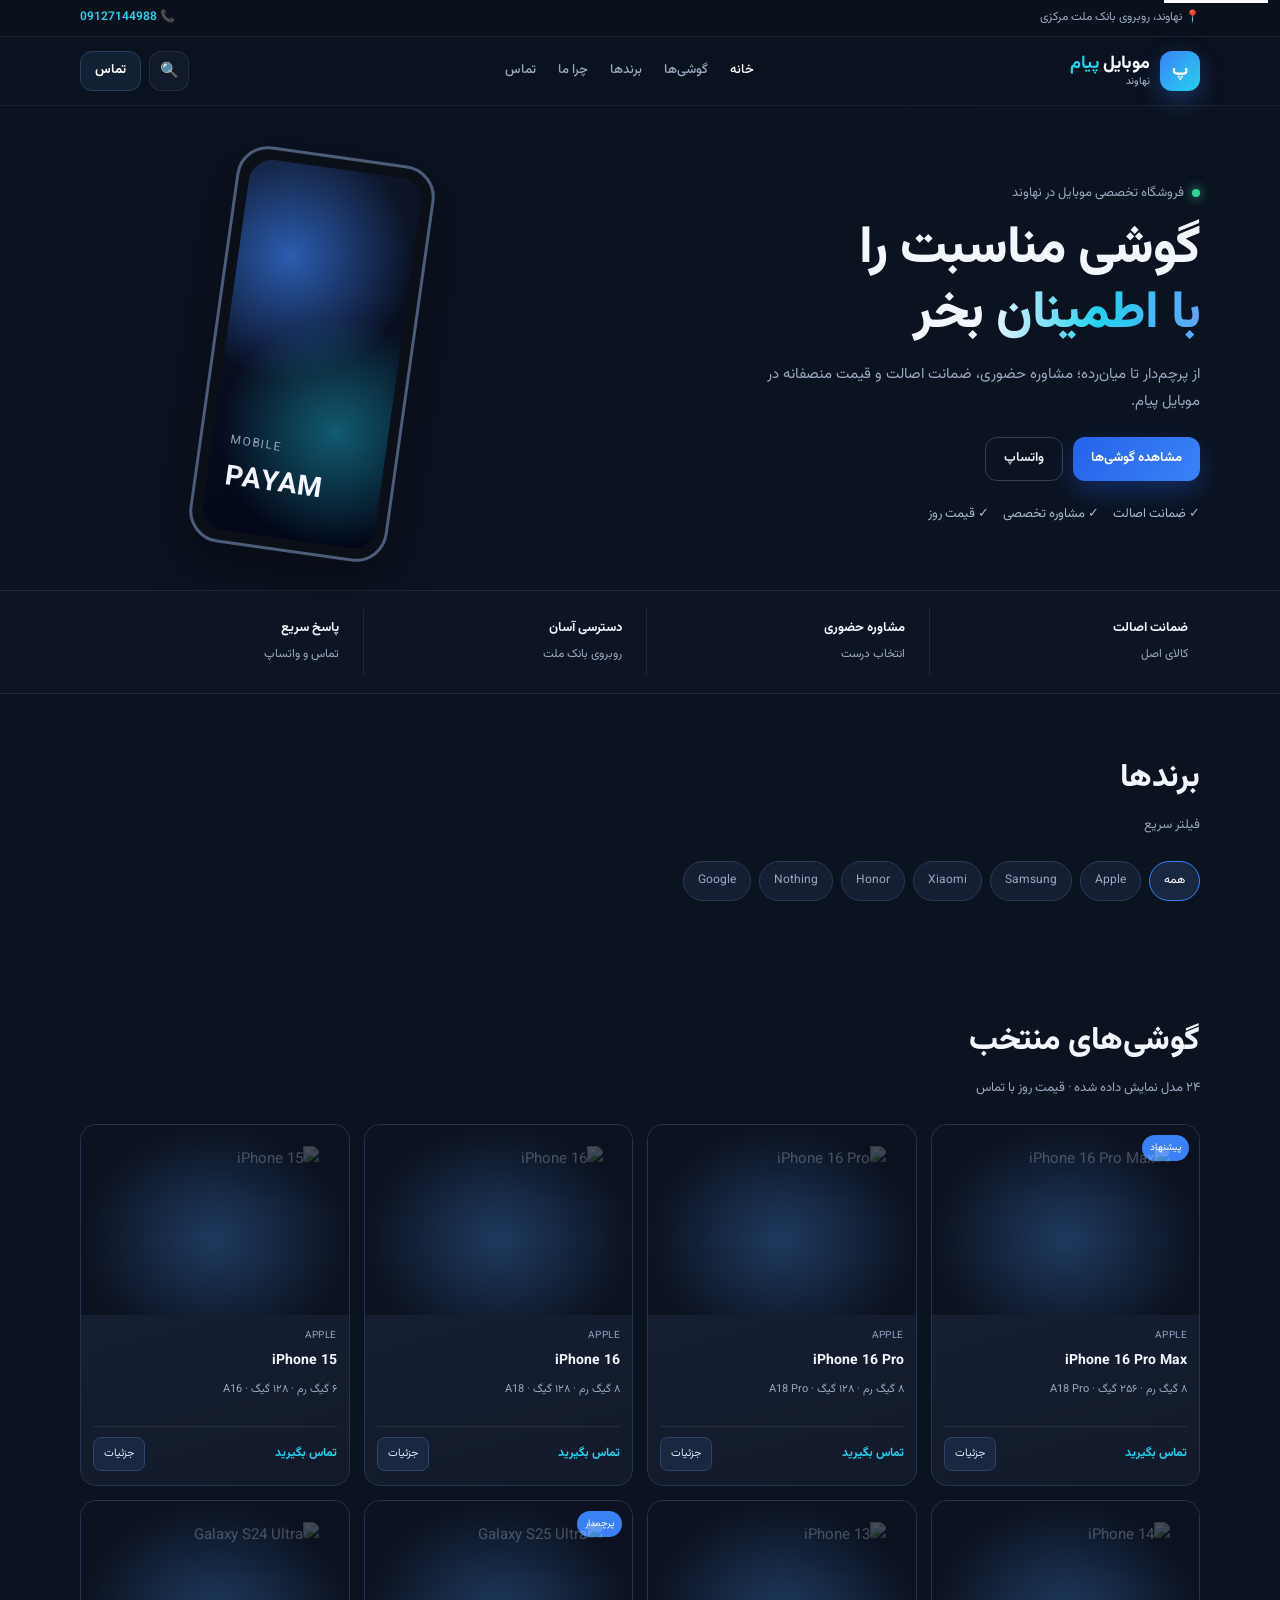
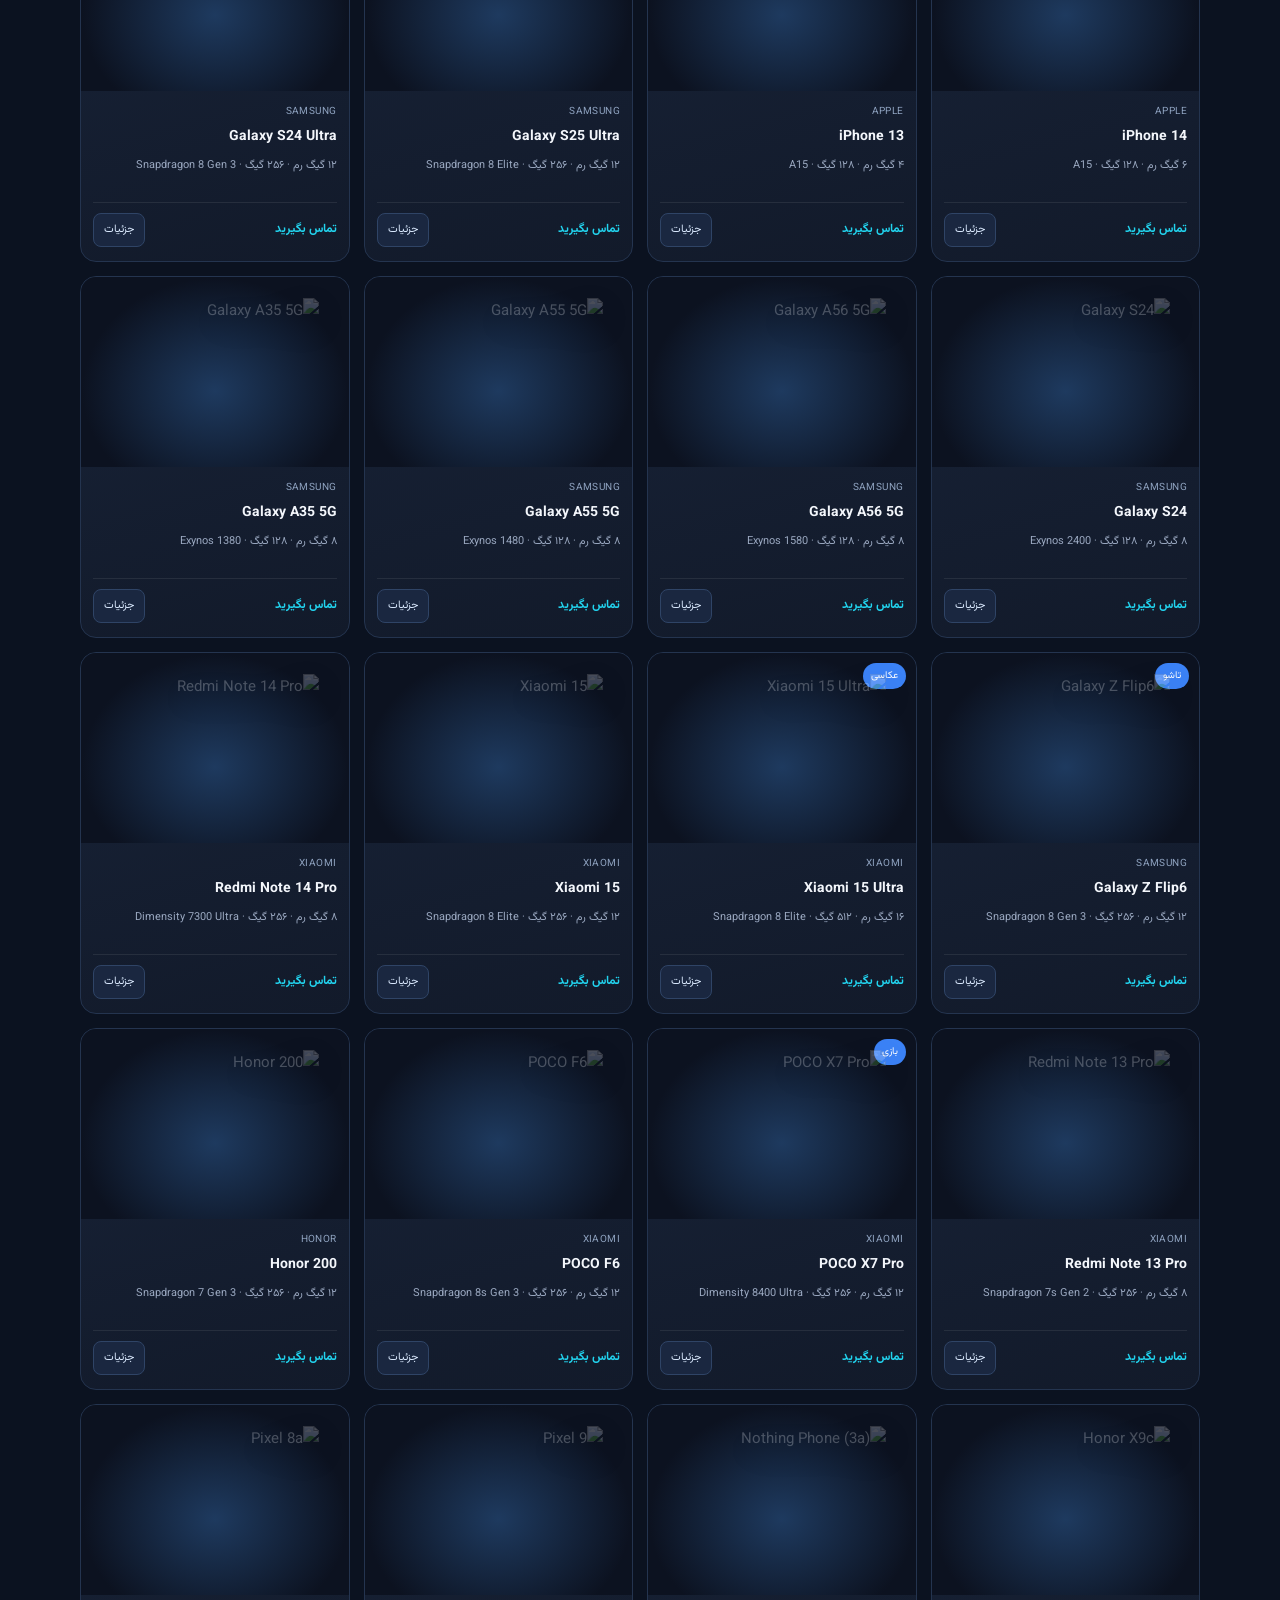
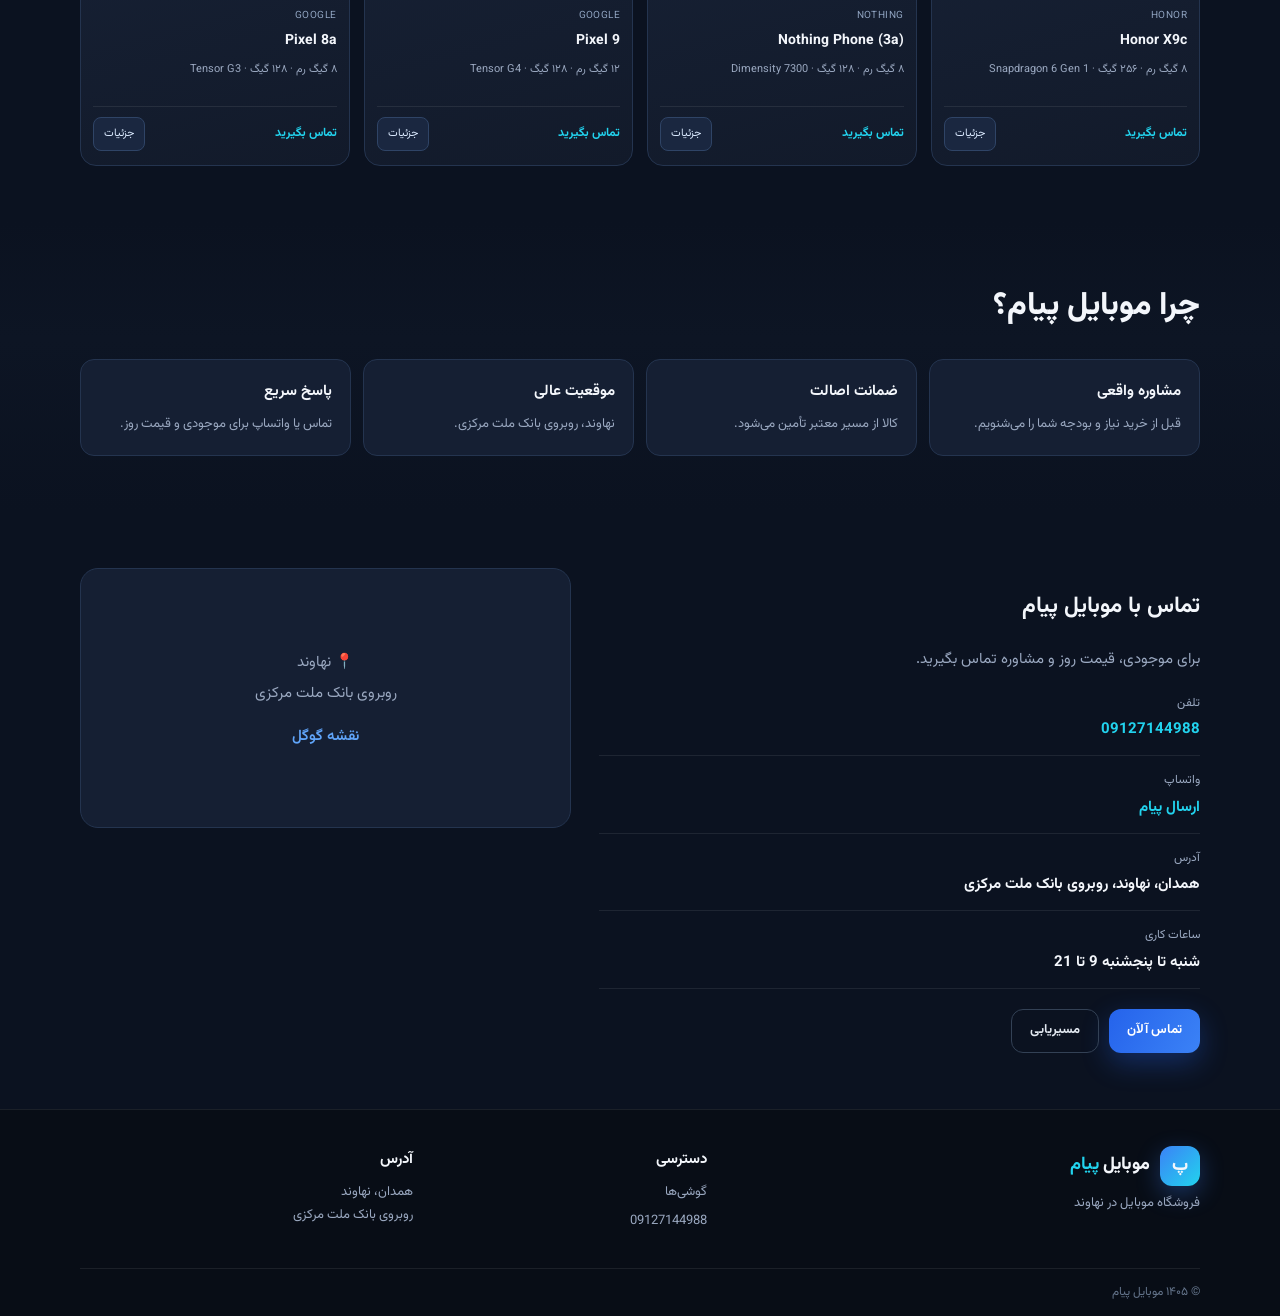
==== index.html @ 14b9cd02 "Add complete index.html homepage for موبایل پیام" ====
<!DOCTYPE html>
<html lang="fa" dir="rtl">
<head>
  <meta charset="UTF-8">
  <meta name="viewport" content="width=device-width, initial-scale=1, viewport-fit=cover">
  <meta name="theme-color" content="#0b1220">
  <title>موبایل پیام | فروشگاه موبایل نهاوند همدان</title>
  <meta name="description" content="موبایل پیام در نهاوند، روبروی بانک ملت مرکزی. خرید گوشی اپل، سامسونگ، شیائومی با ضمانت اصالت. تماس: 09127144988">
  <meta name="robots" content="index,follow">
  <link rel="canonical" href="https://pouyahami.github.io/payam-mobile/">
  <meta property="og:title" content="موبایل پیام | فروشگاه موبایل نهاوند">
  <meta property="og:description" content="فروش گوشی با ضمانت اصالت در نهاوند. مشاوره حضوری و قیمت مناسب.">
  <meta property="og:locale" content="fa_IR">
  <link rel="preconnect" href="https://fonts.googleapis.com">
  <link rel="preconnect" href="https://fonts.gstatic.com" crossorigin>
  <link href="https://fonts.googleapis.com/css2?family=Vazirmatn:wght@400;500;600;700;800&display=swap" rel="stylesheet">
  <link rel="stylesheet" href="css/style.css">
  <script type="application/ld+json">
  {"@context":"https://schema.org","@type":"MobilePhoneStore","name":"موبایل پیام","telephone":"+989127144988","address":{"@type":"PostalAddress","streetAddress":"روبروی بانک ملت مرکزی","addressLocality":"نهاوند","addressRegion":"همدان","addressCountry":"IR"},"url":"https://pouyahami.github.io/payam-mobile/"}
  </script>
</head>
<body>
  <a class="skip" href="#main">رفتن به محتوا</a>
  <div class="topbar"><div class="container topbar-inner"><span>📍 نهاوند، روبروی بانک ملت مرکزی</span><a href="tel:09127144988">📞 09127144988</a></div></div>
  <header class="header" id="header">
    <div class="container header-inner">
      <a class="logo" href="./"><span class="logo-mark">پ</span><span class="logo-text">موبایل <b>پیام</b><small>نهاوند</small></span></a>
      <nav class="nav" id="nav">
        <a href="#home" class="active">خانه</a>
        <a href="#products">گوشی‌ها</a>
        <a href="#brands">برندها</a>
        <a href="#why">چرا ما</a>
        <a href="#contact">تماس</a>
      </nav>
      <div class="header-actions">
        <button class="icon-btn" id="searchBtn" aria-label="جستجو">🔍</button>
        <a class="btn btn-call" href="tel:09127144988">تماس</a>
        <button class="menu-btn" id="menuBtn" aria-label="منو"><span></span><span></span><span></span></button>
      </div>
    </div>
    <div class="search-panel" id="searchPanel" hidden><div class="container"><input type="search" id="liveSearch" placeholder="جستجوی گوشی..." autocomplete="off"></div></div>
  </header>
  <main id="main">
    <section class="hero" id="home">
      <div class="container hero-grid">
        <div class="hero-copy">
          <p class="badge-line"><span class="dot"></span> فروشگاه تخصصی موبایل در نهاوند</p>
          <h1>گوشی مناسبت را<br><span>با اطمینان</span> بخر</h1>
          <p class="lead">از پرچم‌دار تا میان‌رده؛ مشاوره حضوری، ضمانت اصالت و قیمت منصفانه در موبایل پیام.</p>
          <div class="hero-cta">
            <a class="btn btn-primary" href="#products">مشاهده گوشی‌ها</a>
            <a class="btn btn-outline" href="https://wa.me/989127144988" target="_blank" rel="noopener">واتساپ</a>
          </div>
          <ul class="trust-row"><li>✓ ضمانت اصالت</li><li>✓ مشاوره تخصصی</li><li>✓ قیمت روز</li></ul>
        </div>
        <div class="hero-visual" aria-hidden="true"><div class="phone-mock"><div class="phone-screen"><span>MOBILE</span><strong>PAYAM</strong></div></div></div>
      </div>
    </section>
    <section class="strip"><div class="container strip-grid">
      <div><strong>ضمانت اصالت</strong><span>کالای اصل</span></div>
      <div><strong>مشاوره حضوری</strong><span>انتخاب درست</span></div>
      <div><strong>دسترسی آسان</strong><span>روبروی بانک ملت</span></div>
      <div><strong>پاسخ سریع</strong><span>تماس و واتساپ</span></div>
    </div></section>
    <section class="section" id="brands"><div class="container">
      <div class="section-head"><h2>برندها</h2><p>فیلتر سریع</p></div>
      <div class="brand-row" id="brandRow">
        <button class="brand-chip active" data-brand="all">همه</button>
        <button class="brand-chip" data-brand="apple">Apple</button>
        <button class="brand-chip" data-brand="samsung">Samsung</button>
        <button class="brand-chip" data-brand="xiaomi">Xiaomi</button>
        <button class="brand-chip" data-brand="honor">Honor</button>
        <button class="brand-chip" data-brand="nothing">Nothing</button>
        <button class="brand-chip" data-brand="google">Google</button>
      </div>
    </div></section>
    <section class="section" id="products"><div class="container">
      <div class="section-head"><h2>گوشی‌های منتخب</h2><p id="resultLabel">...</p></div>
      <div class="product-grid" id="productGrid"></div>
      <div class="empty" id="emptyBox" hidden><p>نتیجه‌ای پیدا نشد.</p><a class="btn btn-primary" href="tel:09127144988">تماس</a></div>
    </div></section>
    <section class="section alt" id="why"><div class="container">
      <div class="section-head"><h2>چرا موبایل پیام؟</h2></div>
      <div class="why-grid">
        <article><h3>مشاوره واقعی</h3><p>قبل از خرید نیاز و بودجه شما را می‌شنویم.</p></article>
        <article><h3>ضمانت اصالت</h3><p>کالا از مسیر معتبر تأمین می‌شود.</p></article>
        <article><h3>موقعیت عالی</h3><p>نهاوند، روبروی بانک ملت مرکزی.</p></article>
        <article><h3>پاسخ سریع</h3><p>تماس یا واتساپ برای موجودی و قیمت روز.</p></article>
      </div>
    </div></section>
    <section class="section" id="contact"><div class="container contact-grid">
      <div>
        <h2>تماس با موبایل پیام</h2>
        <p class="lead-sm">برای موجودی، قیمت روز و مشاوره تماس بگیرید.</p>
        <ul class="contact-list">
          <li><span>تلفن</span><a href="tel:09127144988">09127144988</a></li>
          <li><span>واتساپ</span><a href="https://wa.me/989127144988" target="_blank" rel="noopener">ارسال پیام</a></li>
          <li><span>آدرس</span><strong>همدان، نهاوند، روبروی بانک ملت مرکزی</strong></li>
          <li><span>ساعات کاری</span><strong>شنبه تا پنجشنبه 9 تا 21</strong></li>
        </ul>
        <div class="contact-cta">
          <a class="btn btn-primary" href="tel:09127144988">تماس آلآن</a>
          <a class="btn btn-outline" href="https://maps.google.com/?q=نهاوند+بانک+ملت+مرکزی" target="_blank" rel="noopener">مسیریابی</a>
        </div>
      </div>
      <div class="map-card"><div class="map-placeholder"><p>📍 نهاوند</p><p>روبروی بانک ملت مرکزی</p><a href="https://maps.google.com/?q=نهاوند+بانک+ملت+مرکزی" target="_blank" rel="noopener">نقشه گوگل</a></div></div>
    </div></section>
  </main>
  <footer class="footer">
    <div class="container footer-inner">
      <div><div class="logo"><span class="logo-mark">پ</span><span class="logo-text">موبایل <b>پیام</b></span></div><p>فروشگاه موبایل در نهاوند</p></div>
      <div><strong>دسترسی</strong><a href="#products">گوشی‌ها</a><a href="tel:09127144988">09127144988</a></div>
      <div><strong>آدرس</strong><p>همدان، نهاوند<br>روبروی بانک ملت مرکزی</p></div>
    </div>
    <div class="container footer-bottom"><span>© <span id="year"></span> موبایل پیام</span></div>
  </footer>
  <div class="sticky-cta"><a href="tel:09127144988">تماس</a><a href="https://wa.me/989127144988" target="_blank" rel="noopener">واتساپ</a></div>
  <div class="overlay" id="overlay" hidden></div>
  <div class="modal" id="modal" hidden role="dialog" aria-modal="true"><button class="modal-x" id="modalClose" aria-label="بستن">×</button><div id="modalContent"></div></div>
  <script src="js/products.js"></script>
  <script src="js/app.js"></script>
</body>
</html>
---- css/style.css ----
:root{--bg:#0b1220;--bg2:#111a2b;--card:#151f33;--line:rgba(255,255,255,.08);--text:#f3f6fb;--muted:#9aa8c0;--primary:#3b82f6;--primary2:#60a5fa;--accent:#22d3ee;--ok:#34d399;--radius:16px;--font:"Vazirmatn",Tahoma,sans-serif;--shadow:0 20px 50px rgba(0,0,0,.35)}*,*::before,*::after{box-sizing:border-box}html{scroll-behavior:smooth;scroll-padding-top:90px}body{margin:0;font-family:var(--font);background:radial-gradient(1200px 600px at 100% -10%,#1e3a5f55,transparent),var(--bg);color:var(--text);line-height:1.8;font-size:15px}a{color:inherit;text-decoration:none}button,input{font:inherit;color:inherit}img{max-width:100%;display:block}.container{width:min(1120px,calc(100% - 32px));margin-inline:auto}.skip{position:absolute;top:-40px;right:12px;background:#fff;color:#111;padding:8px 12px;z-index:100}.skip:focus{top:8px}.topbar{background:#0a101c;border-bottom:1px solid var(--line);font-size:12px;color:var(--muted)}.topbar-inner{display:flex;justify-content:space-between;align-items:center;min-height:36px;gap:12px}.topbar a{color:var(--accent);font-weight:600}.header{position:sticky;top:0;z-index:50;background:rgba(11,18,32,.92);backdrop-filter:blur(16px);border-bottom:1px solid var(--line)}.header-inner{display:flex;align-items:center;justify-content:space-between;min-height:68px;gap:16px}.logo{display:flex;align-items:center;gap:10px}.logo-mark{width:40px;height:40px;border-radius:12px;display:grid;place-items:center;background:linear-gradient(135deg,var(--primary),var(--accent));font-weight:800;font-size:18px;box-shadow:0 8px 24px #3b82f655}.logo-text{font-weight:800;font-size:18px;line-height:1.2}.logo-text b{color:var(--accent)}.logo-text small{display:block;font-size:10px;color:var(--muted);font-weight:500}.nav{display:flex;gap:22px}.nav a{color:var(--muted);font-size:13px;font-weight:500}.nav a:hover,.nav a.active{color:#fff}.header-actions{display:flex;align-items:center;gap:8px}.icon-btn,.menu-btn{width:40px;height:40px;border-radius:12px;border:1px solid var(--line);background:var(--bg2);cursor:pointer;display:grid;place-items:center}.menu-btn{display:none}.menu-btn span{display:block;width:16px;height:2px;background:#fff;margin:3px 0}.search-panel{border-top:1px solid var(--line);padding:12px 0;background:#0d1524}.search-panel input{width:100%;height:44px;border-radius:12px;border:1px solid #24324a;background:var(--card);padding:0 14px;outline:none}.search-panel input:focus{border-color:var(--primary)}.btn{display:inline-flex;align-items:center;justify-content:center;gap:8px;min-height:44px;padding:0 18px;border-radius:12px;font-weight:700;font-size:13px;border:0;cursor:pointer;transition:.2s transform,.2s box-shadow}.btn:hover{transform:translateY(-1px)}.btn-primary{background:linear-gradient(120deg,#2563eb,#3b82f6);color:#fff;box-shadow:0 10px 28px #2563eb55}.btn-outline{background:transparent;border:1px solid #334155;color:#e2e8f0}.btn-call{background:#122033;border:1px solid #2a3f5c;color:#fff;min-height:40px;padding:0 14px}.hero{padding:48px 0 36px}.hero-grid{display:grid;grid-template-columns:1.15fr .85fr;gap:28px;align-items:center}.badge-line{display:flex;align-items:center;gap:8px;color:var(--muted);font-size:13px;margin:0 0 12px}.dot{width:8px;height:8px;border-radius:50%;background:var(--ok);box-shadow:0 0 12px var(--ok)}.hero h1{font-size:clamp(32px,5vw,52px);line-height:1.25;margin:0 0 14px;font-weight:800;letter-spacing:-.5px}.hero h1 span{background:linear-gradient(90deg,#e0f2fe,#22d3ee,#60a5fa);-webkit-background-clip:text;background-clip:text;color:transparent}.lead{color:var(--muted);max-width:460px;margin:0 0 22px}.hero-cta{display:flex;flex-wrap:wrap;gap:10px;margin-bottom:22px}.trust-row{list-style:none;padding:0;margin:0;display:flex;flex-wrap:wrap;gap:14px;color:#a7b6cd;font-size:13px}.hero-visual{display:flex;justify-content:center}.phone-mock{width:200px;height:400px;border-radius:32px;border:3px solid #4b5d78;background:#0a0f18;padding:10px;box-shadow:var(--shadow);transform:rotate(8deg)}.phone-screen{height:100%;border-radius:24px;background:radial-gradient(circle at 30% 25%,#3b82f6aa,transparent 40%),radial-gradient(circle at 70% 70%,#22d3ee66,transparent 40%),linear-gradient(160deg,#0f172a,#020617);display:flex;flex-direction:column;justify-content:flex-end;padding:28px 18px;direction:ltr;text-align:left}.phone-screen span{font-size:12px;letter-spacing:2px;color:#94a3b8}.phone-screen strong{font-size:28px;letter-spacing:1px}.strip{border-block:1px solid var(--line);background:#0d1524;padding:18px 0}.strip-grid{display:grid;grid-template-columns:repeat(4,1fr);gap:12px}.strip-grid div{padding:8px 12px;border-left:1px solid var(--line)}.strip-grid div:last-child{border:0}.strip-grid strong{display:block;font-size:13px}.strip-grid span{font-size:12px;color:var(--muted)}.section{padding:56px 0}.section.alt{background:linear-gradient(180deg,transparent,#0d1524 40%,transparent)}.section-head{margin-bottom:24px}.section-head h2{margin:0 0 6px;font-size:clamp(24px,3vw,32px);font-weight:800}.section-head p{margin:0;color:var(--muted);font-size:13px}.brand-row{display:flex;flex-wrap:wrap;gap:8px}.brand-chip{border:1px solid #2a3a55;background:var(--card);color:var(--muted);border-radius:999px;padding:8px 14px;font-size:12px;cursor:pointer}.brand-chip.active,.brand-chip:hover{border-color:var(--primary);color:#fff;background:#1a2740}.product-grid{display:grid;grid-template-columns:repeat(4,minmax(0,1fr));gap:14px}.card{background:linear-gradient(165deg,#182338,#121a2a);border:1px solid #24344f;border-radius:var(--radius);overflow:hidden;transition:.25s transform,.25s border-color,.25s box-shadow;cursor:pointer}.card:hover{transform:translateY(-4px);border-color:#3b5f8a;box-shadow:var(--shadow)}.card-img{height:190px;display:grid;place-items:center;background:radial-gradient(ellipse at 50% 60%,#1e3a5f,#0c1220 70%);position:relative}.card-img img{width:78%;height:78%;object-fit:contain;filter:drop-shadow(0 12px 18px #0008)}.card-badge{position:absolute;top:10px;right:10px;background:var(--primary);color:#fff;font-size:10px;padding:4px 8px;border-radius:999px}.card-body{padding:12px 12px 14px}.card-brand{font-size:10px;color:#8fa3c0;letter-spacing:.4px}.card-body h3{margin:4px 0 6px;font-size:14px;font-weight:700}.card-spec{margin:0 0 12px;font-size:11px;color:var(--muted);min-height:34px}.card-foot{display:flex;align-items:center;justify-content:space-between;gap:8px;border-top:1px solid var(--line);padding-top:10px}.price{color:var(--accent);font-weight:700;font-size:12px}.card-btn{border:1px solid #2f4466;background:#1a2740;color:#dbeafe;border-radius:8px;padding:6px 10px;font-size:11px;cursor:pointer}.card-btn:hover{border-color:var(--primary)}.empty{text-align:center;padding:40px 16px;border:1px dashed #2a3a55;border-radius:var(--radius);color:var(--muted)}.why-grid{display:grid;grid-template-columns:repeat(4,1fr);gap:12px}.why-grid article{background:var(--card);border:1px solid #24344f;border-radius:14px;padding:18px}.why-grid h3{margin:0 0 8px;font-size:15px}.why-grid p{margin:0;color:var(--muted);font-size:13px}.contact-grid{display:grid;grid-template-columns:1.1fr .9fr;gap:28px;align-items:start}.lead-sm{color:var(--muted);max-width:420px}.contact-list{list-style:none;padding:0;margin:20px 0}.contact-list li{display:grid;gap:2px;margin-bottom:14px;padding-bottom:12px;border-bottom:1px solid var(--line)}.contact-list span{font-size:12px;color:var(--muted)}.contact-list a,.contact-list strong{font-size:15px;font-weight:700}.contact-list a{color:var(--accent)}.contact-cta{display:flex;flex-wrap:wrap;gap:10px}.map-card{background:var(--card);border:1px solid #24344f;border-radius:18px;min-height:260px;display:grid;place-items:center;text-align:center;padding:24px}.map-placeholder p{margin:4px 0;color:var(--muted)}.map-placeholder a{color:var(--primary2);font-weight:600;display:inline-block;margin-top:12px}.footer{border-top:1px solid var(--line);background:#080d16;padding-top:36px}.footer-inner{display:grid;grid-template-columns:1.4fr .8fr 1fr;gap:28px;padding-bottom:28px}.footer p,.footer a{color:var(--muted);font-size:13px;display:block;margin:6px 0}.footer strong{display:block;margin-bottom:8px}.footer-bottom{border-top:1px solid var(--line);min-height:48px;display:flex;align-items:center;color:#64748b;font-size:12px}.sticky-cta{position:fixed;bottom:14px;left:50%;transform:translateX(-50%);z-index:60;display:none;gap:8px;background:#0f172aee;border:1px solid #334155;padding:8px;border-radius:999px;backdrop-filter:blur(10px);box-shadow:var(--shadow)}.sticky-cta a{min-width:110px;text-align:center;padding:10px 14px;border-radius:999px;font-weight:700;font-size:13px}.sticky-cta a:first-child{background:var(--primary);color:#fff}.sticky-cta a:last-child{background:#128c7e;color:#fff}.overlay{position:fixed;inset:0;background:rgba(2,6,14,.72);backdrop-filter:blur(6px);z-index:70}.modal{position:fixed;top:50%;left:50%;transform:translate(-50%,-50%);width:min(560px,calc(100% - 24px));max-height:88vh;overflow:auto;background:linear-gradient(160deg,#152238,#0d1524);border:1px solid #2a4060;border-radius:18px;z-index:80;padding:20px;box-shadow:var(--shadow)}.modal-x{position:absolute;top:10px;left:10px;width:36px;height:36px;border-radius:10px;border:1px solid #334155;background:#152033;color:#fff;font-size:20px;cursor:pointer}.modal-top{display:grid;grid-template-columns:140px 1fr;gap:16px;margin-bottom:16px}.modal-img{height:180px;border-radius:14px;background:radial-gradient(circle at 50% 50%,#1e3a5f,#0b1220);display:grid;place-items:center}.modal-img img{width:85%;height:85%;object-fit:contain}.modal h3{margin:4px 0 8px;font-size:20px}.modal .muted{color:var(--muted);font-size:13px}.specs{display:grid;grid-template-columns:1fr 1fr;gap:8px;margin:14px 0}.spec{background:#101a2c;border:1px solid #24344f;border-radius:10px;padding:10px}.spec span{display:block;font-size:11px;color:var(--muted)}.spec b{font-size:13px}.modal-actions{display:flex;flex-wrap:wrap;gap:8px;margin-top:12px}.modal-actions .btn{flex:1;min-width:130px}@media(max-width:960px){.hero-grid,.contact-grid{grid-template-columns:1fr}.product-grid{grid-template-columns:repeat(2,1fr)}.why-grid,.strip-grid{grid-template-columns:1fr 1fr}.footer-inner{grid-template-columns:1fr 1fr}.nav{display:none}.nav.open{display:flex;flex-direction:column;position:absolute;top:68px;right:0;left:0;background:#0d1524;border-bottom:1px solid var(--line);padding:14px 20px;gap:12px}.menu-btn{display:grid}.sticky-cta{display:flex}.phone-mock{transform:none;width:160px;height:320px}}@media(max-width:560px){.topbar-inner{font-size:11px}.product-grid{gap:10px}.card-img{height:150px}.modal-top{grid-template-columns:1fr}.specs{grid-template-columns:1fr}.footer-inner{grid-template-columns:1fr}}@media(prefers-reduced-motion:reduce){html{scroll-behavior:auto}.card:hover{transform:none}}
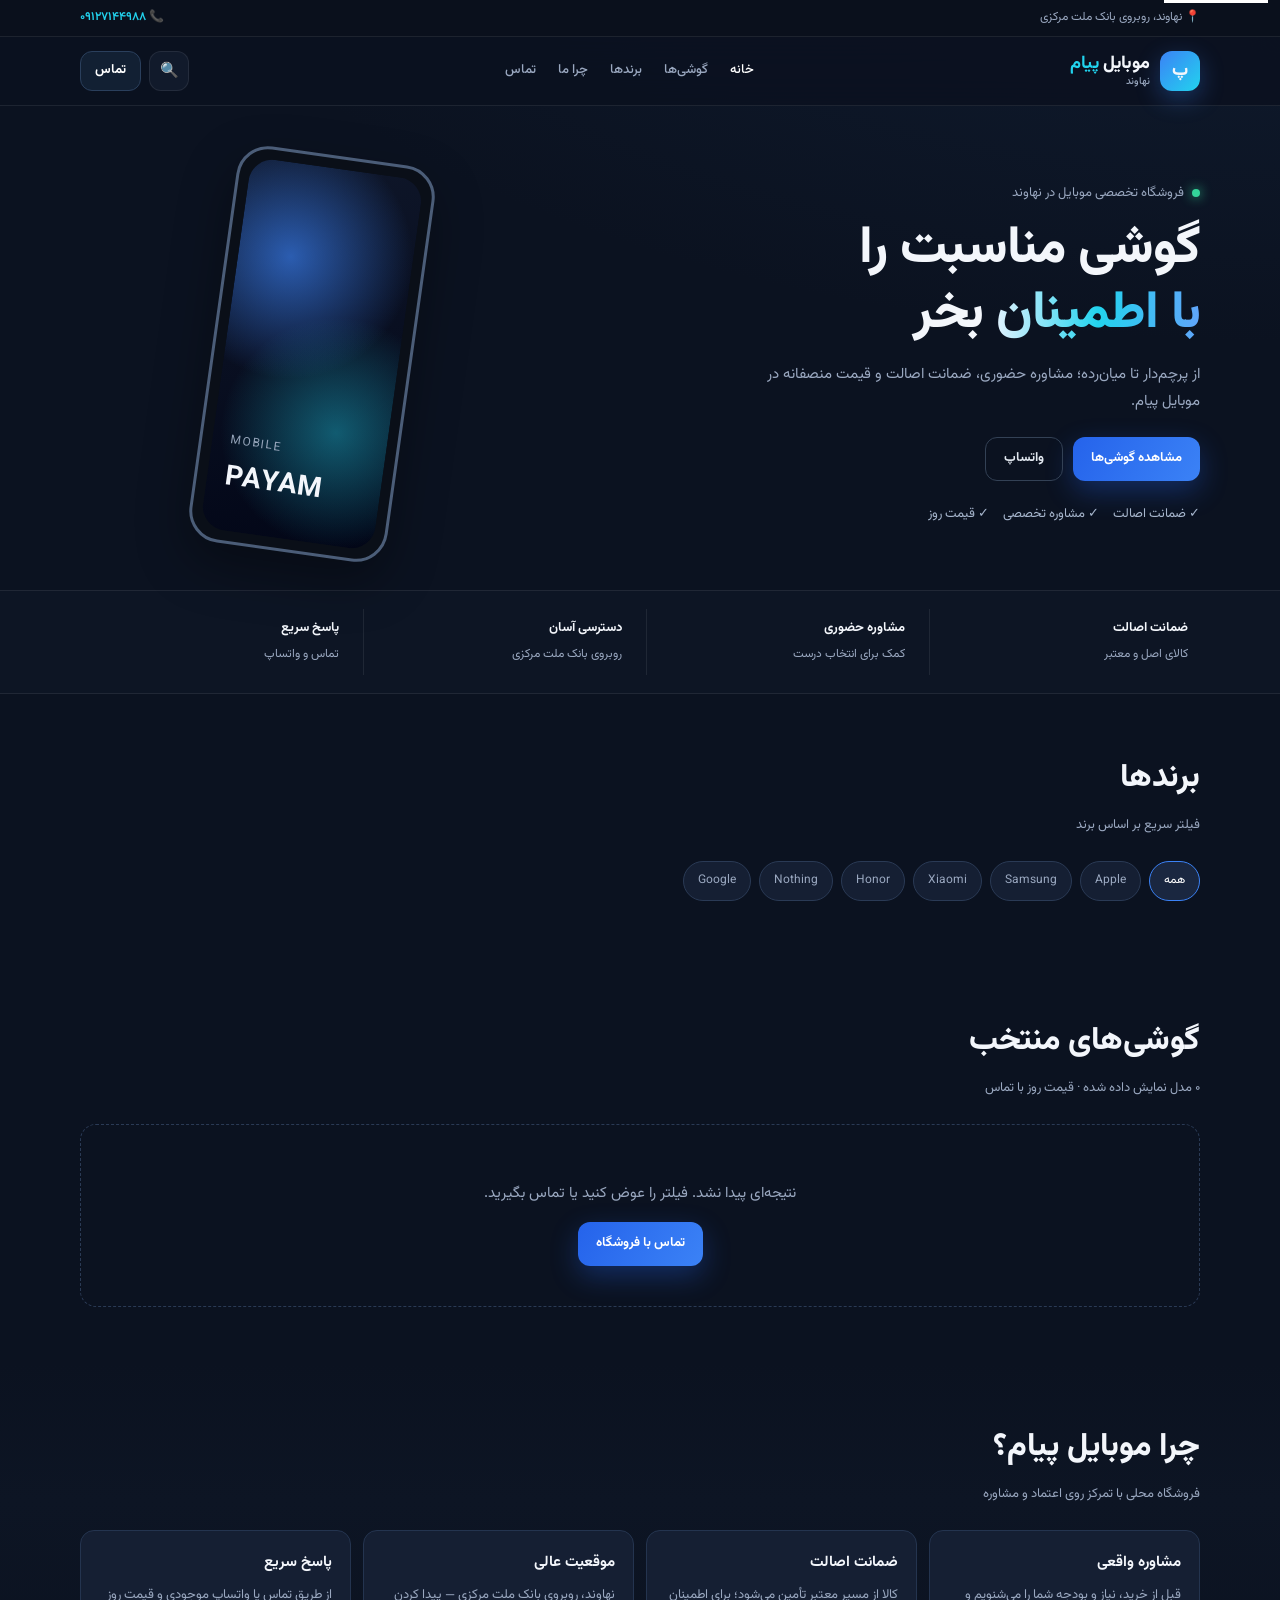
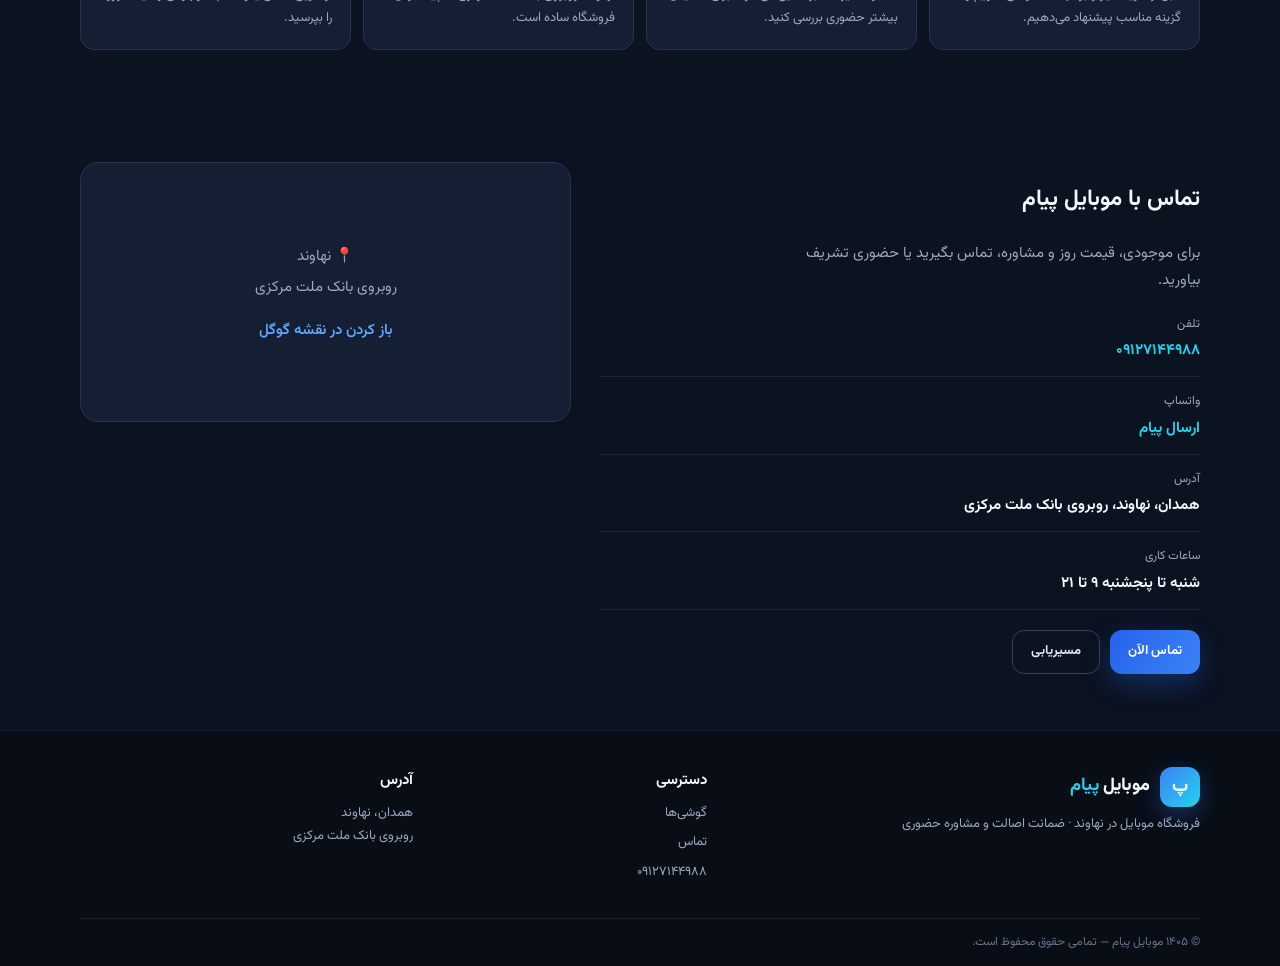
==== commit b00533bf: "Add files via upload" ====
--- a/index.html
+++ b/index.html
@@ -5,26 +5,67 @@
   <meta name="viewport" content="width=device-width, initial-scale=1, viewport-fit=cover">
   <meta name="theme-color" content="#0b1220">
   <title>موبایل پیام | فروشگاه موبایل نهاوند همدان</title>
-  <meta name="description" content="موبایل پیام در نهاوند، روبروی بانک ملت مرکزی. خرید گوشی اپل، سامسونگ، شیائومی با ضمانت اصالت. تماس: 09127144988">
+  <meta name="description" content="موبایل پیام در نهاوند، روبروی بانک ملت مرکزی. خرید گوشی اپل، سامسونگ، شیائومی با ضمانت اصالت و مشاوره حضوری. تماس: ۰۹۱۲۷۱۴۴۹۸۸">
+  <meta name="keywords" content="موبایل پیام, فروشگاه موبایل نهاوند, خرید گوشی همدان, آیفون نهاوند, سامسونگ نهاوند">
   <meta name="robots" content="index,follow">
   <link rel="canonical" href="https://pouyahami.github.io/payam-mobile/">
+  <meta property="og:type" content="website">
   <meta property="og:title" content="موبایل پیام | فروشگاه موبایل نهاوند">
   <meta property="og:description" content="فروش گوشی با ضمانت اصالت در نهاوند. مشاوره حضوری و قیمت مناسب.">
   <meta property="og:locale" content="fa_IR">
+  <meta name="twitter:card" content="summary_large_image">
   <link rel="preconnect" href="https://fonts.googleapis.com">
   <link rel="preconnect" href="https://fonts.gstatic.com" crossorigin>
   <link href="https://fonts.googleapis.com/css2?family=Vazirmatn:wght@400;500;600;700;800&display=swap" rel="stylesheet">
   <link rel="stylesheet" href="css/style.css">
   <script type="application/ld+json">
-  {"@context":"https://schema.org","@type":"MobilePhoneStore","name":"موبایل پیام","telephone":"+989127144988","address":{"@type":"PostalAddress","streetAddress":"روبروی بانک ملت مرکزی","addressLocality":"نهاوند","addressRegion":"همدان","addressCountry":"IR"},"url":"https://pouyahami.github.io/payam-mobile/"}
+  {
+    "@context": "https://schema.org",
+    "@type": "MobilePhoneStore",
+    "name": "موبایل پیام",
+    "image": "https://pouyahami.github.io/payam-mobile/assets/logo.svg",
+    "telephone": "+989127144988",
+    "address": {
+      "@type": "PostalAddress",
+      "streetAddress": "روبروی بانک ملت مرکزی",
+      "addressLocality": "نهاوند",
+      "addressRegion": "همدان",
+      "addressCountry": "IR"
+    },
+    "url": "https://pouyahami.github.io/payam-mobile/",
+    "priceRange": "$$",
+    "openingHoursSpecification": {
+      "@type": "OpeningHoursSpecification",
+      "dayOfWeek": ["Saturday","Sunday","Monday","Tuesday","Wednesday","Thursday"],
+      "opens": "09:00",
+      "closes": "21:00"
+    },
+    "geo": {
+      "@type": "GeoCoordinates",
+      "latitude": "34.188",
+      "longitude": "48.377"
+    }
+  }
   </script>
 </head>
 <body>
   <a class="skip" href="#main">رفتن به محتوا</a>
-  <div class="topbar"><div class="container topbar-inner"><span>📍 نهاوند، روبروی بانک ملت مرکزی</span><a href="tel:09127144988">📞 09127144988</a></div></div>
+
+  <!-- Top bar -->
+  <div class="topbar">
+    <div class="container topbar-inner">
+      <span>📍 نهاوند، روبروی بانک ملت مرکزی</span>
+      <a href="tel:09127144988">📞 ۰۹۱۲۷۱۴۴۹۸۸</a>
+    </div>
+  </div>
+
+  <!-- Header -->
   <header class="header" id="header">
     <div class="container header-inner">
-      <a class="logo" href="./"><span class="logo-mark">پ</span><span class="logo-text">موبایل <b>پیام</b><small>نهاوند</small></span></a>
+      <a class="logo" href="./">
+        <span class="logo-mark">پ</span>
+        <span class="logo-text">موبایل <b>پیام</b><small>نهاوند</small></span>
+      </a>
       <nav class="nav" id="nav">
         <a href="#home" class="active">خانه</a>
         <a href="#products">گوشی‌ها</a>
@@ -38,9 +79,15 @@
         <button class="menu-btn" id="menuBtn" aria-label="منو"><span></span><span></span><span></span></button>
       </div>
     </div>
-    <div class="search-panel" id="searchPanel" hidden><div class="container"><input type="search" id="liveSearch" placeholder="جستجوی گوشی..." autocomplete="off"></div></div>
+    <div class="search-panel" id="searchPanel" hidden>
+      <div class="container">
+        <input type="search" id="liveSearch" placeholder="جستجوی گوشی؛ مثلا آیفون یا سامسونگ..." autocomplete="off">
+      </div>
+    </div>
   </header>
+
   <main id="main">
+    <!-- Hero -->
     <section class="hero" id="home">
       <div class="container hero-grid">
         <div class="hero-copy">
@@ -51,73 +98,179 @@
             <a class="btn btn-primary" href="#products">مشاهده گوشی‌ها</a>
             <a class="btn btn-outline" href="https://wa.me/989127144988" target="_blank" rel="noopener">واتساپ</a>
           </div>
-          <ul class="trust-row"><li>✓ ضمانت اصالت</li><li>✓ مشاوره تخصصی</li><li>✓ قیمت روز</li></ul>
-        </div>
-        <div class="hero-visual" aria-hidden="true"><div class="phone-mock"><div class="phone-screen"><span>MOBILE</span><strong>PAYAM</strong></div></div></div>
-      </div>
-    </section>
-    <section class="strip"><div class="container strip-grid">
-      <div><strong>ضمانت اصالت</strong><span>کالای اصل</span></div>
-      <div><strong>مشاوره حضوری</strong><span>انتخاب درست</span></div>
-      <div><strong>دسترسی آسان</strong><span>روبروی بانک ملت</span></div>
-      <div><strong>پاسخ سریع</strong><span>تماس و واتساپ</span></div>
-    </div></section>
-    <section class="section" id="brands"><div class="container">
-      <div class="section-head"><h2>برندها</h2><p>فیلتر سریع</p></div>
-      <div class="brand-row" id="brandRow">
-        <button class="brand-chip active" data-brand="all">همه</button>
-        <button class="brand-chip" data-brand="apple">Apple</button>
-        <button class="brand-chip" data-brand="samsung">Samsung</button>
-        <button class="brand-chip" data-brand="xiaomi">Xiaomi</button>
-        <button class="brand-chip" data-brand="honor">Honor</button>
-        <button class="brand-chip" data-brand="nothing">Nothing</button>
-        <button class="brand-chip" data-brand="google">Google</button>
-      </div>
-    </div></section>
-    <section class="section" id="products"><div class="container">
-      <div class="section-head"><h2>گوشی‌های منتخب</h2><p id="resultLabel">...</p></div>
-      <div class="product-grid" id="productGrid"></div>
-      <div class="empty" id="emptyBox" hidden><p>نتیجه‌ای پیدا نشد.</p><a class="btn btn-primary" href="tel:09127144988">تماس</a></div>
-    </div></section>
-    <section class="section alt" id="why"><div class="container">
-      <div class="section-head"><h2>چرا موبایل پیام؟</h2></div>
-      <div class="why-grid">
-        <article><h3>مشاوره واقعی</h3><p>قبل از خرید نیاز و بودجه شما را می‌شنویم.</p></article>
-        <article><h3>ضمانت اصالت</h3><p>کالا از مسیر معتبر تأمین می‌شود.</p></article>
-        <article><h3>موقعیت عالی</h3><p>نهاوند، روبروی بانک ملت مرکزی.</p></article>
-        <article><h3>پاسخ سریع</h3><p>تماس یا واتساپ برای موجودی و قیمت روز.</p></article>
-      </div>
-    </div></section>
-    <section class="section" id="contact"><div class="container contact-grid">
-      <div>
-        <h2>تماس با موبایل پیام</h2>
-        <p class="lead-sm">برای موجودی، قیمت روز و مشاوره تماس بگیرید.</p>
-        <ul class="contact-list">
-          <li><span>تلفن</span><a href="tel:09127144988">09127144988</a></li>
-          <li><span>واتساپ</span><a href="https://wa.me/989127144988" target="_blank" rel="noopener">ارسال پیام</a></li>
-          <li><span>آدرس</span><strong>همدان، نهاوند، روبروی بانک ملت مرکزی</strong></li>
-          <li><span>ساعات کاری</span><strong>شنبه تا پنجشنبه 9 تا 21</strong></li>
-        </ul>
-        <div class="contact-cta">
-          <a class="btn btn-primary" href="tel:09127144988">تماس آلآن</a>
-          <a class="btn btn-outline" href="https://maps.google.com/?q=نهاوند+بانک+ملت+مرکزی" target="_blank" rel="noopener">مسیریابی</a>
-        </div>
-      </div>
-      <div class="map-card"><div class="map-placeholder"><p>📍 نهاوند</p><p>روبروی بانک ملت مرکزی</p><a href="https://maps.google.com/?q=نهاوند+بانک+ملت+مرکزی" target="_blank" rel="noopener">نقشه گوگل</a></div></div>
-    </div></section>
+          <ul class="trust-row">
+            <li>✓ ضمانت اصالت</li>
+            <li>✓ مشاوره تخصصی</li>
+            <li>✓ قیمت روز</li>
+          </ul>
+        </div>
+        <div class="hero-visual" aria-hidden="true">
+          <div class="phone-mock">
+            <div class="phone-screen">
+              <span>MOBILE</span>
+              <strong>PAYAM</strong>
+            </div>
+          </div>
+        </div>
+      </div>
+    </section>
+
+    <!-- Trust strip -->
+    <section class="strip">
+      <div class="container strip-grid">
+        <div><strong>ضمانت اصالت</strong><span>کالای اصل و معتبر</span></div>
+        <div><strong>مشاوره حضوری</strong><span>کمک برای انتخاب درست</span></div>
+        <div><strong>دسترسی آسان</strong><span>روبروی بانک ملت مرکزی</span></div>
+        <div><strong>پاسخ سریع</strong><span>تماس و واتساپ</span></div>
+      </div>
+    </section>
+
+    <!-- Brands -->
+    <section class="section" id="brands">
+      <div class="container">
+        <div class="section-head">
+          <h2>برندها</h2>
+          <p>فیلتر سریع بر اساس برند</p>
+        </div>
+        <div class="brand-row" id="brandRow">
+          <button class="brand-chip active" data-brand="all">همه</button>
+          <button class="brand-chip" data-brand="apple">Apple</button>
+          <button class="brand-chip" data-brand="samsung">Samsung</button>
+          <button class="brand-chip" data-brand="xiaomi">Xiaomi</button>
+          <button class="brand-chip" data-brand="honor">Honor</button>
+          <button class="brand-chip" data-brand="nothing">Nothing</button>
+          <button class="brand-chip" data-brand="google">Google</button>
+        </div>
+      </div>
+    </section>
+
+    <!-- Products -->
+    <section class="section" id="products">
+      <div class="container">
+        <div class="section-head row">
+          <div>
+            <h2>گوشی‌های منتخب</h2>
+            <p id="resultLabel">در حال بارگذاری...</p>
+          </div>
+        </div>
+        <div class="product-grid" id="productGrid"></div>
+        <div class="empty" id="emptyBox" hidden>
+          <p>نتیجه‌ای پیدا نشد. فیلتر را عوض کنید یا تماس بگیرید.</p>
+          <a class="btn btn-primary" href="tel:09127144988">تماس با فروشگاه</a>
+        </div>
+      </div>
+    </section>
+
+    <!-- Why us -->
+    <section class="section alt" id="why">
+      <div class="container">
+        <div class="section-head">
+          <h2>چرا موبایل پیام؟</h2>
+          <p>فروشگاه محلی با تمرکز روی اعتماد و مشاوره</p>
+        </div>
+        <div class="why-grid">
+          <article>
+            <h3>مشاوره واقعی</h3>
+            <p>قبل از خرید، نیاز و بودجه شما را می‌شنویم و گزینه مناسب پیشنهاد می‌دهیم.</p>
+          </article>
+          <article>
+            <h3>ضمانت اصالت</h3>
+            <p>کالا از مسیر معتبر تأمین می‌شود؛ برای اطمینان بیشتر حضوری بررسی کنید.</p>
+          </article>
+          <article>
+            <h3>موقعیت عالی</h3>
+            <p>نهاوند، روبروی بانک ملت مرکزی — پیدا کردن فروشگاه ساده است.</p>
+          </article>
+          <article>
+            <h3>پاسخ سریع</h3>
+            <p>از طریق تماس یا واتساپ موجودی و قیمت روز را بپرسید.</p>
+          </article>
+        </div>
+      </div>
+    </section>
+
+    <!-- Contact -->
+    <section class="section" id="contact">
+      <div class="container contact-grid">
+        <div>
+          <h2>تماس با موبایل پیام</h2>
+          <p class="lead-sm">برای موجودی، قیمت روز و مشاوره، تماس بگیرید یا حضوری تشریف بیاورید.</p>
+          <ul class="contact-list">
+            <li>
+              <span>تلفن</span>
+              <a href="tel:09127144988">۰۹۱۲۷۱۴۴۹۸۸</a>
+            </li>
+            <li>
+              <span>واتساپ</span>
+              <a href="https://wa.me/989127144988" target="_blank" rel="noopener">ارسال پیام</a>
+            </li>
+            <li>
+              <span>آدرس</span>
+              <strong>همدان، نهاوند، روبروی بانک ملت مرکزی</strong>
+            </li>
+            <li>
+              <span>ساعات کاری</span>
+              <strong>شنبه تا پنجشنبه ۹ تا ۲۱</strong>
+            </li>
+          </ul>
+          <div class="contact-cta">
+            <a class="btn btn-primary" href="tel:09127144988">تماس الآن</a>
+            <a class="btn btn-outline" href="https://maps.google.com/?q=نهاوند+بانک+ملت+مرکزی" target="_blank" rel="noopener">مسیریابی</a>
+          </div>
+        </div>
+        <div class="map-card">
+          <div class="map-placeholder">
+            <p>📍 نهاوند</p>
+            <p>روبروی بانک ملت مرکزی</p>
+            <a href="https://maps.google.com/?q=نهاوند+بانک+ملت+مرکزی" target="_blank" rel="noopener">باز کردن در نقشه گوگل</a>
+          </div>
+        </div>
+      </div>
+    </section>
   </main>
+
   <footer class="footer">
     <div class="container footer-inner">
-      <div><div class="logo"><span class="logo-mark">پ</span><span class="logo-text">موبایل <b>پیام</b></span></div><p>فروشگاه موبایل در نهاوند</p></div>
-      <div><strong>دسترسی</strong><a href="#products">گوشی‌ها</a><a href="tel:09127144988">09127144988</a></div>
-      <div><strong>آدرس</strong><p>همدان، نهاوند<br>روبروی بانک ملت مرکزی</p></div>
-    </div>
-    <div class="container footer-bottom"><span>© <span id="year"></span> موبایل پیام</span></div>
+      <div>
+        <div class="logo footer-logo">
+          <span class="logo-mark">پ</span>
+          <span class="logo-text">موبایل <b>پیام</b></span>
+        </div>
+        <p>فروشگاه موبایل در نهاوند · ضمانت اصالت و مشاوره حضوری</p>
+      </div>
+      <div>
+        <strong>دسترسی</strong>
+        <a href="#products">گوشی‌ها</a>
+        <a href="#contact">تماس</a>
+        <a href="tel:09127144988">۰۹۱۲۷۱۴۴۹۸۸</a>
+      </div>
+      <div>
+        <strong>آدرس</strong>
+        <p>همدان، نهاوند<br>روبروی بانک ملت مرکزی</p>
+      </div>
+    </div>
+    <div class="container footer-bottom">
+      <span>© <span id="year"></span> موبایل پیام — تمامی حقوق محفوظ است.</span>
+    </div>
   </footer>
-  <div class="sticky-cta"><a href="tel:09127144988">تماس</a><a href="https://wa.me/989127144988" target="_blank" rel="noopener">واتساپ</a></div>
+
+  <!-- Sticky mobile CTA -->
+  <div class="sticky-cta">
+    <a href="tel:09127144988">تماس</a>
+    <a href="https://wa.me/989127144988" target="_blank" rel="noopener">واتساپ</a>
+  </div>
+
+  <!-- Product modal -->
   <div class="overlay" id="overlay" hidden></div>
-  <div class="modal" id="modal" hidden role="dialog" aria-modal="true"><button class="modal-x" id="modalClose" aria-label="بستن">×</button><div id="modalContent"></div></div>
-  <script src="js/products.js"></script>
+  <div class="modal" id="modal" hidden role="dialog" aria-modal="true">
+    <button class="modal-x" id="modalClose" aria-label="بستن">×</button>
+    <div id="modalContent"></div>
+  </div>
+
+  <script src="js/p1.js"></script>
+  <script src="js/p2.js"></script>
+  <script src="js/p3.js"></script>
+  <script src="js/p4.js"></script>
   <script src="js/app.js"></script>
 </body>
 </html>
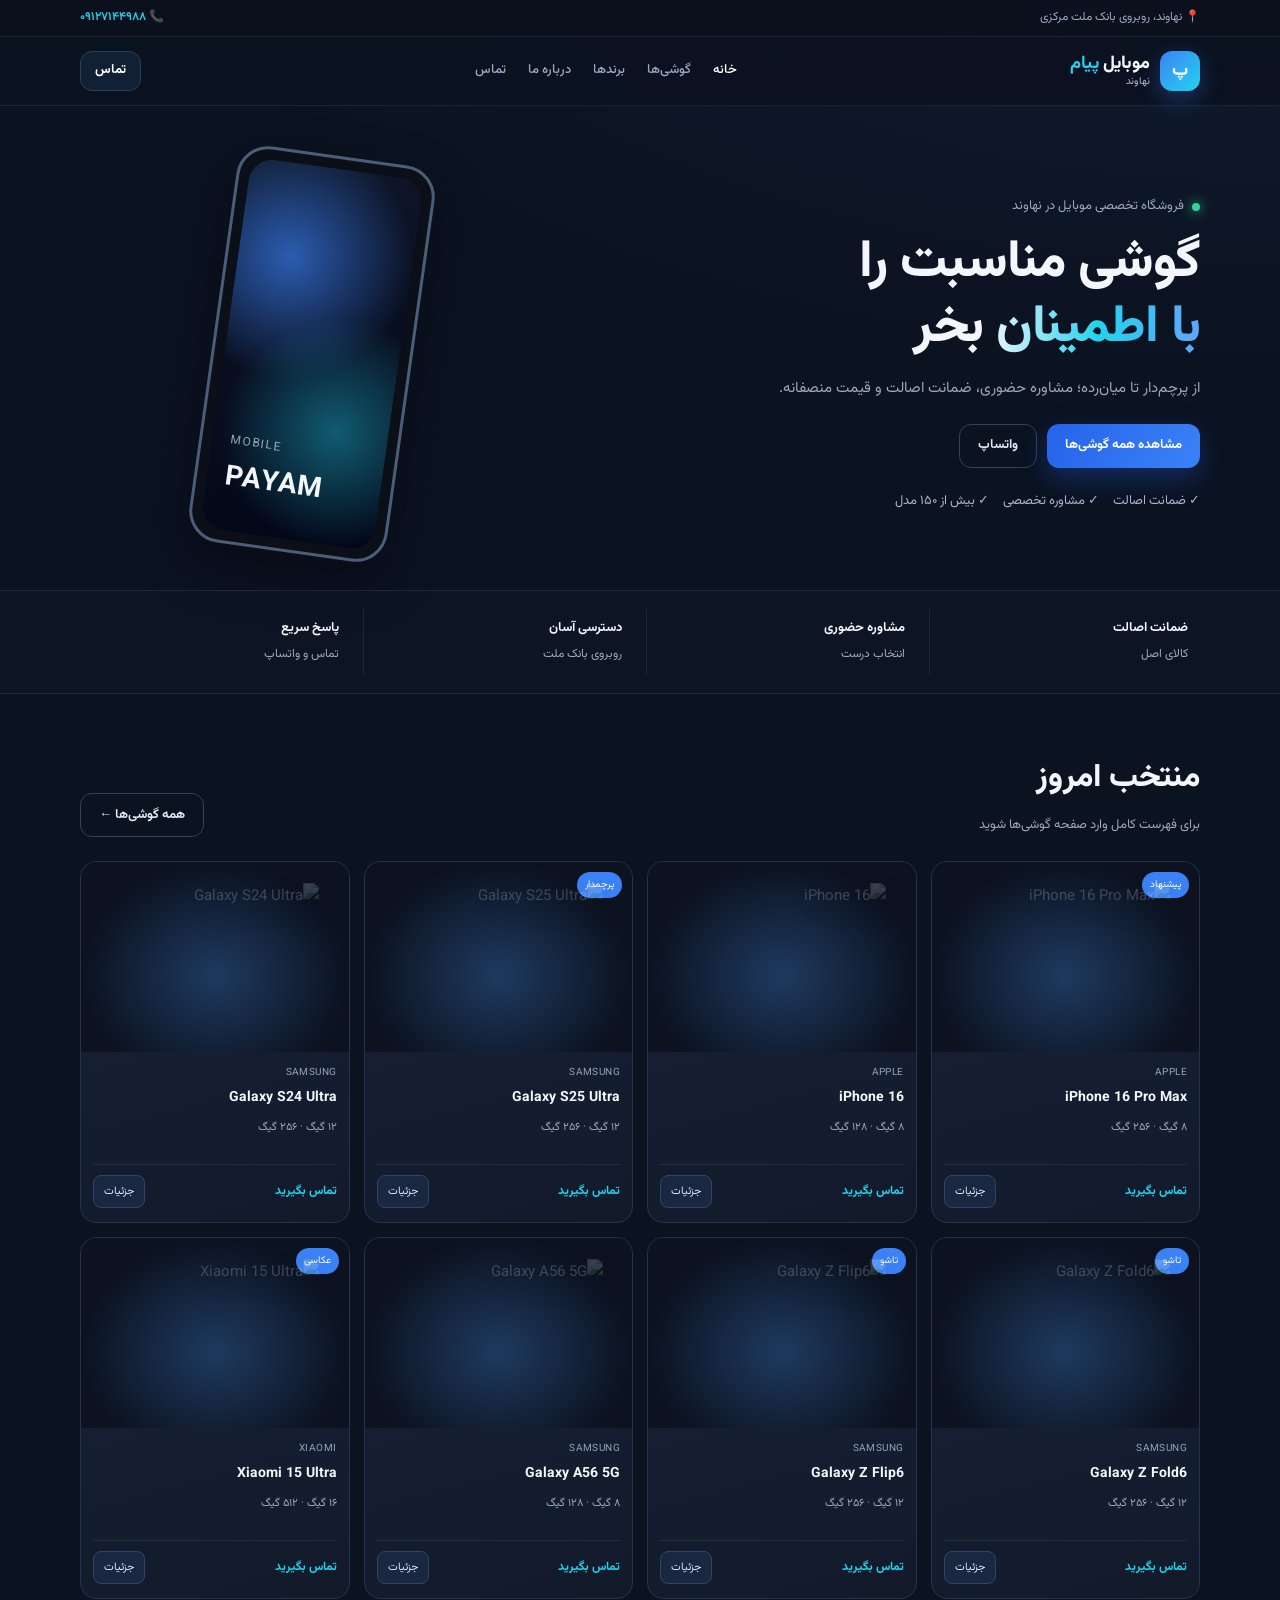
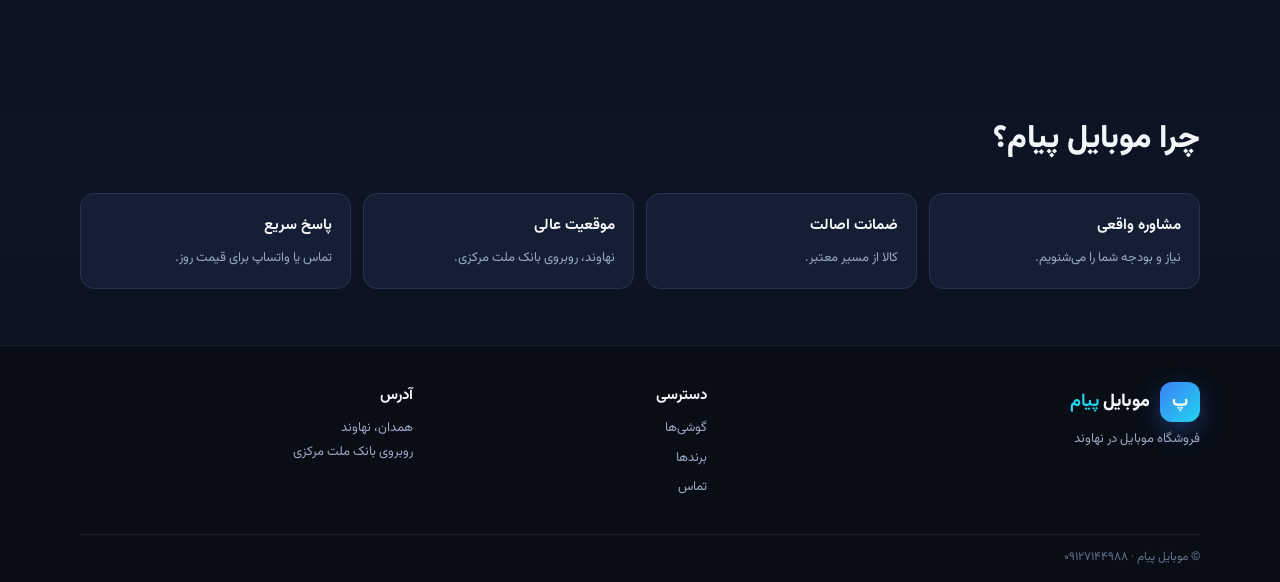
==== commit b993f02d: "Home page multipage: link to products/brands/about/contact" ====
--- a/index.html
+++ b/index.html
@@ -5,272 +5,110 @@
   <meta name="viewport" content="width=device-width, initial-scale=1, viewport-fit=cover">
   <meta name="theme-color" content="#0b1220">
   <title>موبایل پیام | فروشگاه موبایل نهاوند همدان</title>
-  <meta name="description" content="موبایل پیام در نهاوند، روبروی بانک ملت مرکزی. خرید گوشی اپل، سامسونگ، شیائومی با ضمانت اصالت و مشاوره حضوری. تماس: ۰۹۱۲۷۱۴۴۹۸۸">
-  <meta name="keywords" content="موبایل پیام, فروشگاه موبایل نهاوند, خرید گوشی همدان, آیفون نهاوند, سامسونگ نهاوند">
+  <meta name="description" content="موبایل پیام در نهاوند، روبروی بانک ملت مرکزی. خرید گوشی اپل، سامسونگ، شیائومی با ضمانت اصالت. تماس: 09127144988">
   <meta name="robots" content="index,follow">
   <link rel="canonical" href="https://pouyahami.github.io/payam-mobile/">
-  <meta property="og:type" content="website">
   <meta property="og:title" content="موبایل پیام | فروشگاه موبایل نهاوند">
-  <meta property="og:description" content="فروش گوشی با ضمانت اصالت در نهاوند. مشاوره حضوری و قیمت مناسب.">
+  <meta property="og:description" content="فروش گوشی با ضمانت اصالت در نهاوند.">
   <meta property="og:locale" content="fa_IR">
-  <meta name="twitter:card" content="summary_large_image">
   <link rel="preconnect" href="https://fonts.googleapis.com">
   <link rel="preconnect" href="https://fonts.gstatic.com" crossorigin>
   <link href="https://fonts.googleapis.com/css2?family=Vazirmatn:wght@400;500;600;700;800&display=swap" rel="stylesheet">
   <link rel="stylesheet" href="css/style.css">
-  <script type="application/ld+json">
-  {
-    "@context": "https://schema.org",
-    "@type": "MobilePhoneStore",
-    "name": "موبایل پیام",
-    "image": "https://pouyahami.github.io/payam-mobile/assets/logo.svg",
-    "telephone": "+989127144988",
-    "address": {
-      "@type": "PostalAddress",
-      "streetAddress": "روبروی بانک ملت مرکزی",
-      "addressLocality": "نهاوند",
-      "addressRegion": "همدان",
-      "addressCountry": "IR"
-    },
-    "url": "https://pouyahami.github.io/payam-mobile/",
-    "priceRange": "$$",
-    "openingHoursSpecification": {
-      "@type": "OpeningHoursSpecification",
-      "dayOfWeek": ["Saturday","Sunday","Monday","Tuesday","Wednesday","Thursday"],
-      "opens": "09:00",
-      "closes": "21:00"
-    },
-    "geo": {
-      "@type": "GeoCoordinates",
-      "latitude": "34.188",
-      "longitude": "48.377"
-    }
-  }
-  </script>
+  <script type="application/ld+json">{"@context":"https://schema.org","@type":"MobilePhoneStore","name":"موبایل پیام","telephone":"+989127144988","address":{"@type":"PostalAddress","streetAddress":"روبروی بانک ملت مرکزی","addressLocality":"نهاوند","addressRegion":"همدان","addressCountry":"IR"},"url":"https://pouyahami.github.io/payam-mobile/"}</script>
 </head>
 <body>
-  <a class="skip" href="#main">رفتن به محتوا</a>
-
-  <!-- Top bar -->
-  <div class="topbar">
-    <div class="container topbar-inner">
-      <span>📍 نهاوند، روبروی بانک ملت مرکزی</span>
-      <a href="tel:09127144988">📞 ۰۹۱۲۷۱۴۴۹۸۸</a>
-    </div>
-  </div>
-
-  <!-- Header -->
-  <header class="header" id="header">
+  <div class="topbar"><div class="container topbar-inner">
+    <span>📍 نهاوند، روبروی بانک ملت مرکزی</span>
+    <a href="tel:09127144988">📞 ۰۹۱۲۷۱۴۴۹۸۸</a>
+  </div></div>
+  <header class="header">
     <div class="container header-inner">
-      <a class="logo" href="./">
-        <span class="logo-mark">پ</span>
-        <span class="logo-text">موبایل <b>پیام</b><small>نهاوند</small></span>
-      </a>
+      <a class="logo" href="./"><span class="logo-mark">پ</span><span class="logo-text">موبایل <b>پیام</b><small>نهاوند</small></span></a>
       <nav class="nav" id="nav">
-        <a href="#home" class="active">خانه</a>
-        <a href="#products">گوشی‌ها</a>
-        <a href="#brands">برندها</a>
-        <a href="#why">چرا ما</a>
-        <a href="#contact">تماس</a>
+        <a href="./" class="active">خانه</a>
+        <a href="products.html">گوشی‌ها</a>
+        <a href="brands.html">برندها</a>
+        <a href="about.html">درباره ما</a>
+        <a href="contact.html">تماس</a>
       </nav>
       <div class="header-actions">
-        <button class="icon-btn" id="searchBtn" aria-label="جستجو">🔍</button>
         <a class="btn btn-call" href="tel:09127144988">تماس</a>
         <button class="menu-btn" id="menuBtn" aria-label="منو"><span></span><span></span><span></span></button>
       </div>
     </div>
-    <div class="search-panel" id="searchPanel" hidden>
-      <div class="container">
-        <input type="search" id="liveSearch" placeholder="جستجوی گوشی؛ مثلا آیفون یا سامسونگ..." autocomplete="off">
-      </div>
-    </div>
   </header>
-
-  <main id="main">
-    <!-- Hero -->
-    <section class="hero" id="home">
+  <main>
+    <section class="hero">
       <div class="container hero-grid">
         <div class="hero-copy">
           <p class="badge-line"><span class="dot"></span> فروشگاه تخصصی موبایل در نهاوند</p>
           <h1>گوشی مناسبت را<br><span>با اطمینان</span> بخر</h1>
-          <p class="lead">از پرچم‌دار تا میان‌رده؛ مشاوره حضوری، ضمانت اصالت و قیمت منصفانه در موبایل پیام.</p>
+          <p class="lead">از پرچم‌دار تا میان‌رده؛ مشاوره حضوری، ضمانت اصالت و قیمت منصفانه.</p>
           <div class="hero-cta">
-            <a class="btn btn-primary" href="#products">مشاهده گوشی‌ها</a>
+            <a class="btn btn-primary" href="products.html">مشاهده همه گوشی‌ها</a>
             <a class="btn btn-outline" href="https://wa.me/989127144988" target="_blank" rel="noopener">واتساپ</a>
           </div>
-          <ul class="trust-row">
-            <li>✓ ضمانت اصالت</li>
-            <li>✓ مشاوره تخصصی</li>
-            <li>✓ قیمت روز</li>
-          </ul>
+          <ul class="trust-row"><li>✓ ضمانت اصالت</li><li>✓ مشاوره تخصصی</li><li>✓ بیش از ۱۵۰ مدل</li></ul>
         </div>
-        <div class="hero-visual" aria-hidden="true">
-          <div class="phone-mock">
-            <div class="phone-screen">
-              <span>MOBILE</span>
-              <strong>PAYAM</strong>
-            </div>
-          </div>
-        </div>
+        <div class="hero-visual" aria-hidden="true"><div class="phone-mock"><div class="phone-screen"><span>MOBILE</span><strong>PAYAM</strong></div></div></div>
       </div>
     </section>
-
-    <!-- Trust strip -->
-    <section class="strip">
-      <div class="container strip-grid">
-        <div><strong>ضمانت اصالت</strong><span>کالای اصل و معتبر</span></div>
-        <div><strong>مشاوره حضوری</strong><span>کمک برای انتخاب درست</span></div>
-        <div><strong>دسترسی آسان</strong><span>روبروی بانک ملت مرکزی</span></div>
-        <div><strong>پاسخ سریع</strong><span>تماس و واتساپ</span></div>
+    <section class="strip"><div class="container strip-grid">
+      <div><strong>ضمانت اصالت</strong><span>کالای اصل</span></div>
+      <div><strong>مشاوره حضوری</strong><span>انتخاب درست</span></div>
+      <div><strong>دسترسی آسان</strong><span>روبروی بانک ملت</span></div>
+      <div><strong>پاسخ سریع</strong><span>تماس و واتساپ</span></div>
+    </div></section>
+    <section class="section">
+      <div class="container">
+        <div class="section-head row">
+          <div><h2>منتخب امروز</h2><p>برای فهرست کامل وارد صفحه گوشی‌ها شوید</p></div>
+          <a class="btn btn-outline" href="products.html">همه گوشی‌ها ←</a>
+        </div>
+        <div class="product-grid" id="featureGrid"></div>
       </div>
     </section>
-
-    <!-- Brands -->
-    <section class="section" id="brands">
-      <div class="container">
-        <div class="section-head">
-          <h2>برندها</h2>
-          <p>فیلتر سریع بر اساس برند</p>
-        </div>
-        <div class="brand-row" id="brandRow">
-          <button class="brand-chip active" data-brand="all">همه</button>
-          <button class="brand-chip" data-brand="apple">Apple</button>
-          <button class="brand-chip" data-brand="samsung">Samsung</button>
-          <button class="brand-chip" data-brand="xiaomi">Xiaomi</button>
-          <button class="brand-chip" data-brand="honor">Honor</button>
-          <button class="brand-chip" data-brand="nothing">Nothing</button>
-          <button class="brand-chip" data-brand="google">Google</button>
-        </div>
-      </div>
-    </section>
-
-    <!-- Products -->
-    <section class="section" id="products">
-      <div class="container">
-        <div class="section-head row">
-          <div>
-            <h2>گوشی‌های منتخب</h2>
-            <p id="resultLabel">در حال بارگذاری...</p>
-          </div>
-        </div>
-        <div class="product-grid" id="productGrid"></div>
-        <div class="empty" id="emptyBox" hidden>
-          <p>نتیجه‌ای پیدا نشد. فیلتر را عوض کنید یا تماس بگیرید.</p>
-          <a class="btn btn-primary" href="tel:09127144988">تماس با فروشگاه</a>
-        </div>
-      </div>
-    </section>
-
-    <!-- Why us -->
     <section class="section alt" id="why">
       <div class="container">
-        <div class="section-head">
-          <h2>چرا موبایل پیام؟</h2>
-          <p>فروشگاه محلی با تمرکز روی اعتماد و مشاوره</p>
-        </div>
+        <div class="section-head"><h2>چرا موبایل پیام؟</h2></div>
         <div class="why-grid">
-          <article>
-            <h3>مشاوره واقعی</h3>
-            <p>قبل از خرید، نیاز و بودجه شما را می‌شنویم و گزینه مناسب پیشنهاد می‌دهیم.</p>
-          </article>
-          <article>
-            <h3>ضمانت اصالت</h3>
-            <p>کالا از مسیر معتبر تأمین می‌شود؛ برای اطمینان بیشتر حضوری بررسی کنید.</p>
-          </article>
-          <article>
-            <h3>موقعیت عالی</h3>
-            <p>نهاوند، روبروی بانک ملت مرکزی — پیدا کردن فروشگاه ساده است.</p>
-          </article>
-          <article>
-            <h3>پاسخ سریع</h3>
-            <p>از طریق تماس یا واتساپ موجودی و قیمت روز را بپرسید.</p>
-          </article>
-        </div>
-      </div>
-    </section>
-
-    <!-- Contact -->
-    <section class="section" id="contact">
-      <div class="container contact-grid">
-        <div>
-          <h2>تماس با موبایل پیام</h2>
-          <p class="lead-sm">برای موجودی، قیمت روز و مشاوره، تماس بگیرید یا حضوری تشریف بیاورید.</p>
-          <ul class="contact-list">
-            <li>
-              <span>تلفن</span>
-              <a href="tel:09127144988">۰۹۱۲۷۱۴۴۹۸۸</a>
-            </li>
-            <li>
-              <span>واتساپ</span>
-              <a href="https://wa.me/989127144988" target="_blank" rel="noopener">ارسال پیام</a>
-            </li>
-            <li>
-              <span>آدرس</span>
-              <strong>همدان، نهاوند، روبروی بانک ملت مرکزی</strong>
-            </li>
-            <li>
-              <span>ساعات کاری</span>
-              <strong>شنبه تا پنجشنبه ۹ تا ۲۱</strong>
-            </li>
-          </ul>
-          <div class="contact-cta">
-            <a class="btn btn-primary" href="tel:09127144988">تماس الآن</a>
-            <a class="btn btn-outline" href="https://maps.google.com/?q=نهاوند+بانک+ملت+مرکزی" target="_blank" rel="noopener">مسیریابی</a>
-          </div>
-        </div>
-        <div class="map-card">
-          <div class="map-placeholder">
-            <p>📍 نهاوند</p>
-            <p>روبروی بانک ملت مرکزی</p>
-            <a href="https://maps.google.com/?q=نهاوند+بانک+ملت+مرکزی" target="_blank" rel="noopener">باز کردن در نقشه گوگل</a>
-          </div>
+          <article><h3>مشاوره واقعی</h3><p>نیاز و بودجه شما را می‌شنویم.</p></article>
+          <article><h3>ضمانت اصالت</h3><p>کالا از مسیر معتبر.</p></article>
+          <article><h3>موقعیت عالی</h3><p>نهاوند، روبروی بانک ملت مرکزی.</p></article>
+          <article><h3>پاسخ سریع</h3><p>تماس یا واتساپ برای قیمت روز.</p></article>
         </div>
       </div>
     </section>
   </main>
-
   <footer class="footer">
     <div class="container footer-inner">
-      <div>
-        <div class="logo footer-logo">
-          <span class="logo-mark">پ</span>
-          <span class="logo-text">موبایل <b>پیام</b></span>
-        </div>
-        <p>فروشگاه موبایل در نهاوند · ضمانت اصالت و مشاوره حضوری</p>
-      </div>
-      <div>
-        <strong>دسترسی</strong>
-        <a href="#products">گوشی‌ها</a>
-        <a href="#contact">تماس</a>
-        <a href="tel:09127144988">۰۹۱۲۷۱۴۴۹۸۸</a>
-      </div>
-      <div>
-        <strong>آدرس</strong>
-        <p>همدان، نهاوند<br>روبروی بانک ملت مرکزی</p>
-      </div>
+      <div><div class="logo"><span class="logo-mark">پ</span><span class="logo-text">موبایل <b>پیام</b></span></div><p>فروشگاه موبایل در نهاوند</p></div>
+      <div><strong>دسترسی</strong><a href="products.html">گوشی‌ها</a><a href="brands.html">برندها</a><a href="contact.html">تماس</a></div>
+      <div><strong>آدرس</strong><p>همدان، نهاوند<br>روبروی بانک ملت مرکزی</p></div>
     </div>
-    <div class="container footer-bottom">
-      <span>© <span id="year"></span> موبایل پیام — تمامی حقوق محفوظ است.</span>
-    </div>
+    <div class="container footer-bottom"><span>© موبایل پیام · ۰۹۱۲۷۱۴۴۹۸۸</span></div>
   </footer>
-
-  <!-- Sticky mobile CTA -->
   <div class="sticky-cta">
     <a href="tel:09127144988">تماس</a>
     <a href="https://wa.me/989127144988" target="_blank" rel="noopener">واتساپ</a>
   </div>
-
-  <!-- Product modal -->
-  <div class="overlay" id="overlay" hidden></div>
-  <div class="modal" id="modal" hidden role="dialog" aria-modal="true">
-    <button class="modal-x" id="modalClose" aria-label="بستن">×</button>
-    <div id="modalContent"></div>
-  </div>
-
   <script src="js/p1.js"></script>
   <script src="js/p2.js"></script>
   <script src="js/p3.js"></script>
   <script src="js/p4.js"></script>
-  <script src="js/app.js"></script>
+  <script>
+    document.querySelector("#menuBtn")?.addEventListener("click", () => document.querySelector("#nav")?.classList.toggle("open"));
+    const all = window.PAYAM_PRODUCTS || [];
+    const picks = all.filter(p => p.badge || ["iphone-16-pro-max","s25-ultra","x15-ultra","poco-x7-pro","a56","note14-pro","iphone-16","s24-ultra"].includes(p.id)).slice(0, 8);
+    const list = picks.length ? picks : all.slice(0, 8);
+    document.querySelector("#featureGrid").innerHTML = list.map(p => `
+      <a class="card" href="product.html?id=${p.id}" style="text-decoration:none;color:inherit">
+        <div class="card-img">${p.badge?`<span class="card-badge">${p.badge}</span>`:""}<img src="${p.img}" alt="${p.name}" loading="lazy" onerror="this.style.opacity=.2"></div>
+        <div class="card-body"><div class="card-brand">${(p.brand||"").toUpperCase()}</div><h3>${p.name}</h3>
+        <p class="card-spec">${p.ram} · ${p.storage}</p>
+        <div class="card-foot"><span class="price">تماس بگیرید</span><span class="card-btn">جزئیات</span></div></div>
+      </a>`).join("");
+  </script>
 </body>
 </html>
--- a/css/style.css
+++ b/css/style.css
@@ -1 +1,393 @@
-:root{--bg:#0b1220;--bg2:#111a2b;--card:#151f33;--line:rgba(255,255,255,.08);--text:#f3f6fb;--muted:#9aa8c0;--primary:#3b82f6;--primary2:#60a5fa;--accent:#22d3ee;--ok:#34d399;--radius:16px;--font:"Vazirmatn",Tahoma,sans-serif;--shadow:0 20px 50px rgba(0,0,0,.35)}*,*::before,*::after{box-sizing:border-box}html{scroll-behavior:smooth;scroll-padding-top:90px}body{margin:0;font-family:var(--font);background:radial-gradient(1200px 600px at 100% -10%,#1e3a5f55,transparent),var(--bg);color:var(--text);line-height:1.8;font-size:15px}a{color:inherit;text-decoration:none}button,input{font:inherit;color:inherit}img{max-width:100%;display:block}.container{width:min(1120px,calc(100% - 32px));margin-inline:auto}.skip{position:absolute;top:-40px;right:12px;background:#fff;color:#111;padding:8px 12px;z-index:100}.skip:focus{top:8px}.topbar{background:#0a101c;border-bottom:1px solid var(--line);font-size:12px;color:var(--muted)}.topbar-inner{display:flex;justify-content:space-between;align-items:center;min-height:36px;gap:12px}.topbar a{color:var(--accent);font-weight:600}.header{position:sticky;top:0;z-index:50;background:rgba(11,18,32,.92);backdrop-filter:blur(16px);border-bottom:1px solid var(--line)}.header-inner{display:flex;align-items:center;justify-content:space-between;min-height:68px;gap:16px}.logo{display:flex;align-items:center;gap:10px}.logo-mark{width:40px;height:40px;border-radius:12px;display:grid;place-items:center;background:linear-gradient(135deg,var(--primary),var(--accent));font-weight:800;font-size:18px;box-shadow:0 8px 24px #3b82f655}.logo-text{font-weight:800;font-size:18px;line-height:1.2}.logo-text b{color:var(--accent)}.logo-text small{display:block;font-size:10px;color:var(--muted);font-weight:500}.nav{display:flex;gap:22px}.nav a{color:var(--muted);font-size:13px;font-weight:500}.nav a:hover,.nav a.active{color:#fff}.header-actions{display:flex;align-items:center;gap:8px}.icon-btn,.menu-btn{width:40px;height:40px;border-radius:12px;border:1px solid var(--line);background:var(--bg2);cursor:pointer;display:grid;place-items:center}.menu-btn{display:none}.menu-btn span{display:block;width:16px;height:2px;background:#fff;margin:3px 0}.search-panel{border-top:1px solid var(--line);padding:12px 0;background:#0d1524}.search-panel input{width:100%;height:44px;border-radius:12px;border:1px solid #24324a;background:var(--card);padding:0 14px;outline:none}.search-panel input:focus{border-color:var(--primary)}.btn{display:inline-flex;align-items:center;justify-content:center;gap:8px;min-height:44px;padding:0 18px;border-radius:12px;font-weight:700;font-size:13px;border:0;cursor:pointer;transition:.2s transform,.2s box-shadow}.btn:hover{transform:translateY(-1px)}.btn-primary{background:linear-gradient(120deg,#2563eb,#3b82f6);color:#fff;box-shadow:0 10px 28px #2563eb55}.btn-outline{background:transparent;border:1px solid #334155;color:#e2e8f0}.btn-call{background:#122033;border:1px solid #2a3f5c;color:#fff;min-height:40px;padding:0 14px}.hero{padding:48px 0 36px}.hero-grid{display:grid;grid-template-columns:1.15fr .85fr;gap:28px;align-items:center}.badge-line{display:flex;align-items:center;gap:8px;color:var(--muted);font-size:13px;margin:0 0 12px}.dot{width:8px;height:8px;border-radius:50%;background:var(--ok);box-shadow:0 0 12px var(--ok)}.hero h1{font-size:clamp(32px,5vw,52px);line-height:1.25;margin:0 0 14px;font-weight:800;letter-spacing:-.5px}.hero h1 span{background:linear-gradient(90deg,#e0f2fe,#22d3ee,#60a5fa);-webkit-background-clip:text;background-clip:text;color:transparent}.lead{color:var(--muted);max-width:460px;margin:0 0 22px}.hero-cta{display:flex;flex-wrap:wrap;gap:10px;margin-bottom:22px}.trust-row{list-style:none;padding:0;margin:0;display:flex;flex-wrap:wrap;gap:14px;color:#a7b6cd;font-size:13px}.hero-visual{display:flex;justify-content:center}.phone-mock{width:200px;height:400px;border-radius:32px;border:3px solid #4b5d78;background:#0a0f18;padding:10px;box-shadow:var(--shadow);transform:rotate(8deg)}.phone-screen{height:100%;border-radius:24px;background:radial-gradient(circle at 30% 25%,#3b82f6aa,transparent 40%),radial-gradient(circle at 70% 70%,#22d3ee66,transparent 40%),linear-gradient(160deg,#0f172a,#020617);display:flex;flex-direction:column;justify-content:flex-end;padding:28px 18px;direction:ltr;text-align:left}.phone-screen span{font-size:12px;letter-spacing:2px;color:#94a3b8}.phone-screen strong{font-size:28px;letter-spacing:1px}.strip{border-block:1px solid var(--line);background:#0d1524;padding:18px 0}.strip-grid{display:grid;grid-template-columns:repeat(4,1fr);gap:12px}.strip-grid div{padding:8px 12px;border-left:1px solid var(--line)}.strip-grid div:last-child{border:0}.strip-grid strong{display:block;font-size:13px}.strip-grid span{font-size:12px;color:var(--muted)}.section{padding:56px 0}.section.alt{background:linear-gradient(180deg,transparent,#0d1524 40%,transparent)}.section-head{margin-bottom:24px}.section-head h2{margin:0 0 6px;font-size:clamp(24px,3vw,32px);font-weight:800}.section-head p{margin:0;color:var(--muted);font-size:13px}.brand-row{display:flex;flex-wrap:wrap;gap:8px}.brand-chip{border:1px solid #2a3a55;background:var(--card);color:var(--muted);border-radius:999px;padding:8px 14px;font-size:12px;cursor:pointer}.brand-chip.active,.brand-chip:hover{border-color:var(--primary);color:#fff;background:#1a2740}.product-grid{display:grid;grid-template-columns:repeat(4,minmax(0,1fr));gap:14px}.card{background:linear-gradient(165deg,#182338,#121a2a);border:1px solid #24344f;border-radius:var(--radius);overflow:hidden;transition:.25s transform,.25s border-color,.25s box-shadow;cursor:pointer}.card:hover{transform:translateY(-4px);border-color:#3b5f8a;box-shadow:var(--shadow)}.card-img{height:190px;display:grid;place-items:center;background:radial-gradient(ellipse at 50% 60%,#1e3a5f,#0c1220 70%);position:relative}.card-img img{width:78%;height:78%;object-fit:contain;filter:drop-shadow(0 12px 18px #0008)}.card-badge{position:absolute;top:10px;right:10px;background:var(--primary);color:#fff;font-size:10px;padding:4px 8px;border-radius:999px}.card-body{padding:12px 12px 14px}.card-brand{font-size:10px;color:#8fa3c0;letter-spacing:.4px}.card-body h3{margin:4px 0 6px;font-size:14px;font-weight:700}.card-spec{margin:0 0 12px;font-size:11px;color:var(--muted);min-height:34px}.card-foot{display:flex;align-items:center;justify-content:space-between;gap:8px;border-top:1px solid var(--line);padding-top:10px}.price{color:var(--accent);font-weight:700;font-size:12px}.card-btn{border:1px solid #2f4466;background:#1a2740;color:#dbeafe;border-radius:8px;padding:6px 10px;font-size:11px;cursor:pointer}.card-btn:hover{border-color:var(--primary)}.empty{text-align:center;padding:40px 16px;border:1px dashed #2a3a55;border-radius:var(--radius);color:var(--muted)}.why-grid{display:grid;grid-template-columns:repeat(4,1fr);gap:12px}.why-grid article{background:var(--card);border:1px solid #24344f;border-radius:14px;padding:18px}.why-grid h3{margin:0 0 8px;font-size:15px}.why-grid p{margin:0;color:var(--muted);font-size:13px}.contact-grid{display:grid;grid-template-columns:1.1fr .9fr;gap:28px;align-items:start}.lead-sm{color:var(--muted);max-width:420px}.contact-list{list-style:none;padding:0;margin:20px 0}.contact-list li{display:grid;gap:2px;margin-bottom:14px;padding-bottom:12px;border-bottom:1px solid var(--line)}.contact-list span{font-size:12px;color:var(--muted)}.contact-list a,.contact-list strong{font-size:15px;font-weight:700}.contact-list a{color:var(--accent)}.contact-cta{display:flex;flex-wrap:wrap;gap:10px}.map-card{background:var(--card);border:1px solid #24344f;border-radius:18px;min-height:260px;display:grid;place-items:center;text-align:center;padding:24px}.map-placeholder p{margin:4px 0;color:var(--muted)}.map-placeholder a{color:var(--primary2);font-weight:600;display:inline-block;margin-top:12px}.footer{border-top:1px solid var(--line);background:#080d16;padding-top:36px}.footer-inner{display:grid;grid-template-columns:1.4fr .8fr 1fr;gap:28px;padding-bottom:28px}.footer p,.footer a{color:var(--muted);font-size:13px;display:block;margin:6px 0}.footer strong{display:block;margin-bottom:8px}.footer-bottom{border-top:1px solid var(--line);min-height:48px;display:flex;align-items:center;color:#64748b;font-size:12px}.sticky-cta{position:fixed;bottom:14px;left:50%;transform:translateX(-50%);z-index:60;display:none;gap:8px;background:#0f172aee;border:1px solid #334155;padding:8px;border-radius:999px;backdrop-filter:blur(10px);box-shadow:var(--shadow)}.sticky-cta a{min-width:110px;text-align:center;padding:10px 14px;border-radius:999px;font-weight:700;font-size:13px}.sticky-cta a:first-child{background:var(--primary);color:#fff}.sticky-cta a:last-child{background:#128c7e;color:#fff}.overlay{position:fixed;inset:0;background:rgba(2,6,14,.72);backdrop-filter:blur(6px);z-index:70}.modal{position:fixed;top:50%;left:50%;transform:translate(-50%,-50%);width:min(560px,calc(100% - 24px));max-height:88vh;overflow:auto;background:linear-gradient(160deg,#152238,#0d1524);border:1px solid #2a4060;border-radius:18px;z-index:80;padding:20px;box-shadow:var(--shadow)}.modal-x{position:absolute;top:10px;left:10px;width:36px;height:36px;border-radius:10px;border:1px solid #334155;background:#152033;color:#fff;font-size:20px;cursor:pointer}.modal-top{display:grid;grid-template-columns:140px 1fr;gap:16px;margin-bottom:16px}.modal-img{height:180px;border-radius:14px;background:radial-gradient(circle at 50% 50%,#1e3a5f,#0b1220);display:grid;place-items:center}.modal-img img{width:85%;height:85%;object-fit:contain}.modal h3{margin:4px 0 8px;font-size:20px}.modal .muted{color:var(--muted);font-size:13px}.specs{display:grid;grid-template-columns:1fr 1fr;gap:8px;margin:14px 0}.spec{background:#101a2c;border:1px solid #24344f;border-radius:10px;padding:10px}.spec span{display:block;font-size:11px;color:var(--muted)}.spec b{font-size:13px}.modal-actions{display:flex;flex-wrap:wrap;gap:8px;margin-top:12px}.modal-actions .btn{flex:1;min-width:130px}@media(max-width:960px){.hero-grid,.contact-grid{grid-template-columns:1fr}.product-grid{grid-template-columns:repeat(2,1fr)}.why-grid,.strip-grid{grid-template-columns:1fr 1fr}.footer-inner{grid-template-columns:1fr 1fr}.nav{display:none}.nav.open{display:flex;flex-direction:column;position:absolute;top:68px;right:0;left:0;background:#0d1524;border-bottom:1px solid var(--line);padding:14px 20px;gap:12px}.menu-btn{display:grid}.sticky-cta{display:flex}.phone-mock{transform:none;width:160px;height:320px}}@media(max-width:560px){.topbar-inner{font-size:11px}.product-grid{gap:10px}.card-img{height:150px}.modal-top{grid-template-columns:1fr}.specs{grid-template-columns:1fr}.footer-inner{grid-template-columns:1fr}}@media(prefers-reduced-motion:reduce){html{scroll-behavior:auto}.card:hover{transform:none}}
+:root {
+  --bg: #0b1220;
+  --bg2: #111a2b;
+  --card: #151f33;
+  --line: rgba(255,255,255,.08);
+  --text: #f3f6fb;
+  --muted: #9aa8c0;
+  --primary: #3b82f6;
+  --primary2: #60a5fa;
+  --accent: #22d3ee;
+  --ok: #34d399;
+  --radius: 16px;
+  --font: "Vazirmatn", Tahoma, sans-serif;
+  --shadow: 0 20px 50px rgba(0,0,0,.35);
+}
+*, *::before, *::after { box-sizing: border-box; }
+html { scroll-behavior: smooth; scroll-padding-top: 90px; }
+body {
+  margin: 0;
+  font-family: var(--font);
+  background: radial-gradient(1200px 600px at 100% -10%, #1e3a5f55, transparent), var(--bg);
+  color: var(--text);
+  line-height: 1.8;
+  font-size: 15px;
+}
+a { color: inherit; text-decoration: none; }
+button, input { font: inherit; color: inherit; }
+img { max-width: 100%; display: block; }
+.container { width: min(1120px, calc(100% - 32px)); margin-inline: auto; }
+.skip {
+  position: absolute; top: -40px; right: 12px; background: #fff; color: #111;
+  padding: 8px 12px; z-index: 100;
+}
+.skip:focus { top: 8px; }
+
+/* Topbar */
+.topbar {
+  background: #0a101c;
+  border-bottom: 1px solid var(--line);
+  font-size: 12px;
+  color: var(--muted);
+}
+.topbar-inner {
+  display: flex; justify-content: space-between; align-items: center;
+  min-height: 36px; gap: 12px;
+}
+.topbar a { color: var(--accent); font-weight: 600; }
+
+/* Header */
+.header {
+  position: sticky; top: 0; z-index: 50;
+  background: rgba(11,18,32,.92);
+  backdrop-filter: blur(16px);
+  border-bottom: 1px solid var(--line);
+}
+.header-inner {
+  display: flex; align-items: center; justify-content: space-between;
+  min-height: 68px; gap: 16px;
+}
+.logo { display: flex; align-items: center; gap: 10px; }
+.logo-mark {
+  width: 40px; height: 40px; border-radius: 12px;
+  display: grid; place-items: center;
+  background: linear-gradient(135deg, var(--primary), var(--accent));
+  font-weight: 800; font-size: 18px;
+  box-shadow: 0 8px 24px #3b82f655;
+}
+.logo-text { font-weight: 800; font-size: 18px; line-height: 1.2; }
+.logo-text b { color: var(--accent); }
+.logo-text small { display: block; font-size: 10px; color: var(--muted); font-weight: 500; }
+.nav { display: flex; gap: 22px; }
+.nav a { color: var(--muted); font-size: 13px; font-weight: 500; }
+.nav a:hover, .nav a.active { color: #fff; }
+.header-actions { display: flex; align-items: center; gap: 8px; }
+.icon-btn, .menu-btn {
+  width: 40px; height: 40px; border-radius: 12px;
+  border: 1px solid var(--line); background: var(--bg2);
+  cursor: pointer; display: grid; place-items: center;
+}
+.menu-btn { display: none; }
+.menu-btn span {
+  display: block; width: 16px; height: 2px; background: #fff; margin: 3px 0;
+}
+.search-panel {
+  border-top: 1px solid var(--line);
+  padding: 12px 0;
+  background: #0d1524;
+}
+.search-panel input {
+  width: 100%; height: 44px; border-radius: 12px;
+  border: 1px solid #24324a; background: var(--card);
+  padding: 0 14px; outline: none;
+}
+.search-panel input:focus { border-color: var(--primary); }
+
+/* Buttons */
+.btn {
+  display: inline-flex; align-items: center; justify-content: center; gap: 8px;
+  min-height: 44px; padding: 0 18px; border-radius: 12px;
+  font-weight: 700; font-size: 13px; border: 0; cursor: pointer;
+  transition: .2s transform, .2s box-shadow;
+}
+.btn:hover { transform: translateY(-1px); }
+.btn-primary {
+  background: linear-gradient(120deg, #2563eb, #3b82f6);
+  color: #fff; box-shadow: 0 10px 28px #2563eb55;
+}
+.btn-outline {
+  background: transparent; border: 1px solid #334155; color: #e2e8f0;
+}
+.btn-call {
+  background: #122033; border: 1px solid #2a3f5c; color: #fff;
+  min-height: 40px; padding: 0 14px;
+}
+
+/* Hero */
+.hero { padding: 48px 0 36px; }
+.hero-grid {
+  display: grid; grid-template-columns: 1.15fr .85fr;
+  gap: 28px; align-items: center;
+}
+.badge-line {
+  display: flex; align-items: center; gap: 8px;
+  color: var(--muted); font-size: 13px; margin: 0 0 12px;
+}
+.dot {
+  width: 8px; height: 8px; border-radius: 50%;
+  background: var(--ok); box-shadow: 0 0 12px var(--ok);
+}
+.hero h1 {
+  font-size: clamp(32px, 5vw, 52px);
+  line-height: 1.25; margin: 0 0 14px; font-weight: 800;
+  letter-spacing: -.5px;
+}
+.hero h1 span {
+  background: linear-gradient(90deg, #e0f2fe, #22d3ee, #60a5fa);
+  -webkit-background-clip: text; background-clip: text; color: transparent;
+}
+.lead { color: var(--muted); max-width: 460px; margin: 0 0 22px; }
+.hero-cta { display: flex; flex-wrap: wrap; gap: 10px; margin-bottom: 22px; }
+.trust-row {
+  list-style: none; padding: 0; margin: 0;
+  display: flex; flex-wrap: wrap; gap: 14px;
+  color: #a7b6cd; font-size: 13px;
+}
+.hero-visual { display: flex; justify-content: center; }
+.phone-mock {
+  width: 200px; height: 400px; border-radius: 32px;
+  border: 3px solid #4b5d78; background: #0a0f18;
+  padding: 10px; box-shadow: var(--shadow);
+  transform: rotate(8deg);
+}
+.phone-screen {
+  height: 100%; border-radius: 24px;
+  background:
+    radial-gradient(circle at 30% 25%, #3b82f6aa, transparent 40%),
+    radial-gradient(circle at 70% 70%, #22d3ee66, transparent 40%),
+    linear-gradient(160deg, #0f172a, #020617);
+  display: flex; flex-direction: column; justify-content: flex-end;
+  padding: 28px 18px; direction: ltr; text-align: left;
+}
+.phone-screen span { font-size: 12px; letter-spacing: 2px; color: #94a3b8; }
+.phone-screen strong { font-size: 28px; letter-spacing: 1px; }
+
+/* Strip */
+.strip {
+  border-block: 1px solid var(--line);
+  background: #0d1524;
+  padding: 18px 0;
+}
+.strip-grid {
+  display: grid; grid-template-columns: repeat(4, 1fr); gap: 12px;
+}
+.strip-grid div {
+  padding: 8px 12px; border-left: 1px solid var(--line);
+}
+.strip-grid div:last-child { border: 0; }
+.strip-grid strong { display: block; font-size: 13px; }
+.strip-grid span { font-size: 12px; color: var(--muted); }
+
+/* Sections */
+.section { padding: 56px 0; }
+.section.alt { background: linear-gradient(180deg, transparent, #0d1524 40%, transparent); }
+.section-head { margin-bottom: 24px; }
+.section-head.row { display: flex; justify-content: space-between; align-items: end; gap: 16px; }
+.section-head h2 { margin: 0 0 6px; font-size: clamp(24px, 3vw, 32px); font-weight: 800; }
+.section-head p { margin: 0; color: var(--muted); font-size: 13px; }
+
+.brand-row {
+  display: flex; flex-wrap: wrap; gap: 8px;
+}
+.brand-chip {
+  border: 1px solid #2a3a55; background: var(--card);
+  color: var(--muted); border-radius: 999px;
+  padding: 8px 14px; font-size: 12px; cursor: pointer;
+}
+.brand-chip.active, .brand-chip:hover {
+  border-color: var(--primary); color: #fff; background: #1a2740;
+}
+
+/* Products */
+.product-grid {
+  display: grid;
+  grid-template-columns: repeat(4, minmax(0, 1fr));
+  gap: 14px;
+}
+.card {
+  background: linear-gradient(165deg, #182338, #121a2a);
+  border: 1px solid #24344f;
+  border-radius: var(--radius);
+  overflow: hidden;
+  transition: .25s transform, .25s border-color, .25s box-shadow;
+  cursor: pointer;
+}
+.card:hover {
+  transform: translateY(-4px);
+  border-color: #3b5f8a;
+  box-shadow: var(--shadow);
+}
+.card-img {
+  height: 190px;
+  display: grid; place-items: center;
+  background: radial-gradient(ellipse at 50% 60%, #1e3a5f, #0c1220 70%);
+  position: relative;
+}
+.card-img img {
+  width: 78%; height: 78%; object-fit: contain;
+  filter: drop-shadow(0 12px 18px #0008);
+}
+.card-badge {
+  position: absolute; top: 10px; right: 10px;
+  background: var(--primary); color: #fff;
+  font-size: 10px; padding: 4px 8px; border-radius: 999px;
+}
+.card-body { padding: 12px 12px 14px; }
+.card-brand { font-size: 10px; color: #8fa3c0; letter-spacing: .4px; }
+.card-body h3 { margin: 4px 0 6px; font-size: 14px; font-weight: 700; }
+.card-spec { margin: 0 0 12px; font-size: 11px; color: var(--muted); min-height: 34px; }
+.card-foot {
+  display: flex; align-items: center; justify-content: space-between; gap: 8px;
+  border-top: 1px solid var(--line); padding-top: 10px;
+}
+.price { color: var(--accent); font-weight: 700; font-size: 12px; }
+.card-btn {
+  border: 1px solid #2f4466; background: #1a2740;
+  color: #dbeafe; border-radius: 8px; padding: 6px 10px;
+  font-size: 11px; cursor: pointer;
+}
+.card-btn:hover { border-color: var(--primary); }
+.empty {
+  text-align: center; padding: 40px 16px;
+  border: 1px dashed #2a3a55; border-radius: var(--radius);
+  color: var(--muted);
+}
+
+/* Why */
+.why-grid {
+  display: grid; grid-template-columns: repeat(4, 1fr); gap: 12px;
+}
+.why-grid article {
+  background: var(--card); border: 1px solid #24344f;
+  border-radius: 14px; padding: 18px;
+}
+.why-grid h3 { margin: 0 0 8px; font-size: 15px; }
+.why-grid p { margin: 0; color: var(--muted); font-size: 13px; }
+
+/* Contact */
+.contact-grid {
+  display: grid; grid-template-columns: 1.1fr .9fr; gap: 28px; align-items: start;
+}
+.lead-sm { color: var(--muted); max-width: 420px; }
+.contact-list {
+  list-style: none; padding: 0; margin: 20px 0;
+}
+.contact-list li {
+  display: grid; gap: 2px; margin-bottom: 14px;
+  padding-bottom: 12px; border-bottom: 1px solid var(--line);
+}
+.contact-list span { font-size: 12px; color: var(--muted); }
+.contact-list a, .contact-list strong { font-size: 15px; font-weight: 700; }
+.contact-list a { color: var(--accent); }
+.contact-cta { display: flex; flex-wrap: wrap; gap: 10px; }
+.map-card {
+  background: var(--card); border: 1px solid #24344f;
+  border-radius: 18px; min-height: 260px;
+  display: grid; place-items: center; text-align: center;
+  padding: 24px;
+}
+.map-placeholder p { margin: 4px 0; color: var(--muted); }
+.map-placeholder a { color: var(--primary2); font-weight: 600; display: inline-block; margin-top: 12px; }
+
+/* Footer */
+.footer {
+  border-top: 1px solid var(--line);
+  background: #080d16;
+  padding-top: 36px;
+}
+.footer-inner {
+  display: grid; grid-template-columns: 1.4fr .8fr 1fr; gap: 28px;
+  padding-bottom: 28px;
+}
+.footer p, .footer a { color: var(--muted); font-size: 13px; display: block; margin: 6px 0; }
+.footer strong { display: block; margin-bottom: 8px; }
+.footer-bottom {
+  border-top: 1px solid var(--line);
+  min-height: 48px; display: flex; align-items: center;
+  color: #64748b; font-size: 12px;
+}
+
+/* Sticky CTA */
+.sticky-cta {
+  position: fixed; bottom: 14px; left: 50%; transform: translateX(-50%);
+  z-index: 60; display: none; gap: 8px;
+  background: #0f172aee; border: 1px solid #334155;
+  padding: 8px; border-radius: 999px; backdrop-filter: blur(10px);
+  box-shadow: var(--shadow);
+}
+.sticky-cta a {
+  min-width: 110px; text-align: center; padding: 10px 14px;
+  border-radius: 999px; font-weight: 700; font-size: 13px;
+}
+.sticky-cta a:first-child { background: var(--primary); color: #fff; }
+.sticky-cta a:last-child { background: #128c7e; color: #fff; }
+
+/* Modal */
+.overlay {
+  position: fixed; inset: 0; background: rgba(2,6,14,.72);
+  backdrop-filter: blur(6px); z-index: 70;
+}
+.modal {
+  position: fixed; top: 50%; left: 50%; transform: translate(-50%, -50%);
+  width: min(560px, calc(100% - 24px)); max-height: 88vh; overflow: auto;
+  background: linear-gradient(160deg, #152238, #0d1524);
+  border: 1px solid #2a4060; border-radius: 18px;
+  z-index: 80; padding: 20px; box-shadow: var(--shadow);
+}
+.modal-x {
+  position: absolute; top: 10px; left: 10px;
+  width: 36px; height: 36px; border-radius: 10px;
+  border: 1px solid #334155; background: #152033;
+  color: #fff; font-size: 20px; cursor: pointer;
+}
+.modal-top { display: grid; grid-template-columns: 140px 1fr; gap: 16px; margin-bottom: 16px; }
+.modal-img {
+  height: 180px; border-radius: 14px;
+  background: radial-gradient(circle at 50% 50%, #1e3a5f, #0b1220);
+  display: grid; place-items: center;
+}
+.modal-img img { width: 85%; height: 85%; object-fit: contain; }
+.modal h3 { margin: 4px 0 8px; font-size: 20px; }
+.modal .muted { color: var(--muted); font-size: 13px; }
+.specs {
+  display: grid; grid-template-columns: 1fr 1fr; gap: 8px; margin: 14px 0;
+}
+.spec {
+  background: #101a2c; border: 1px solid #24344f;
+  border-radius: 10px; padding: 10px;
+}
+.spec span { display: block; font-size: 11px; color: var(--muted); }
+.spec b { font-size: 13px; }
+.modal-actions { display: flex; flex-wrap: wrap; gap: 8px; margin-top: 12px; }
+.modal-actions .btn { flex: 1; min-width: 130px; }
+
+/* Responsive */
+@media (max-width: 960px) {
+  .hero-grid, .contact-grid { grid-template-columns: 1fr; }
+  .product-grid { grid-template-columns: repeat(2, 1fr); }
+  .why-grid, .strip-grid { grid-template-columns: 1fr 1fr; }
+  .footer-inner { grid-template-columns: 1fr 1fr; }
+  .nav { display: none; }
+  .nav.open {
+    display: flex; flex-direction: column;
+    position: absolute; top: 68px; right: 0; left: 0;
+    background: #0d1524; border-bottom: 1px solid var(--line);
+    padding: 14px 20px; gap: 12px;
+  }
+  .menu-btn { display: grid; }
+  .sticky-cta { display: flex; }
+  .phone-mock { transform: none; width: 160px; height: 320px; }
+}
+@media (max-width: 560px) {
+  .topbar-inner { font-size: 11px; }
+  .product-grid { gap: 10px; }
+  .card-img { height: 150px; }
+  .modal-top { grid-template-columns: 1fr; }
+  .specs { grid-template-columns: 1fr; }
+  .footer-inner { grid-template-columns: 1fr; }
+  .strip-grid { grid-template-columns: 1fr 1fr; }
+}
+@media (prefers-reduced-motion: reduce) {
+  html { scroll-behavior: auto; }
+  .card:hover { transform: none; }
+}
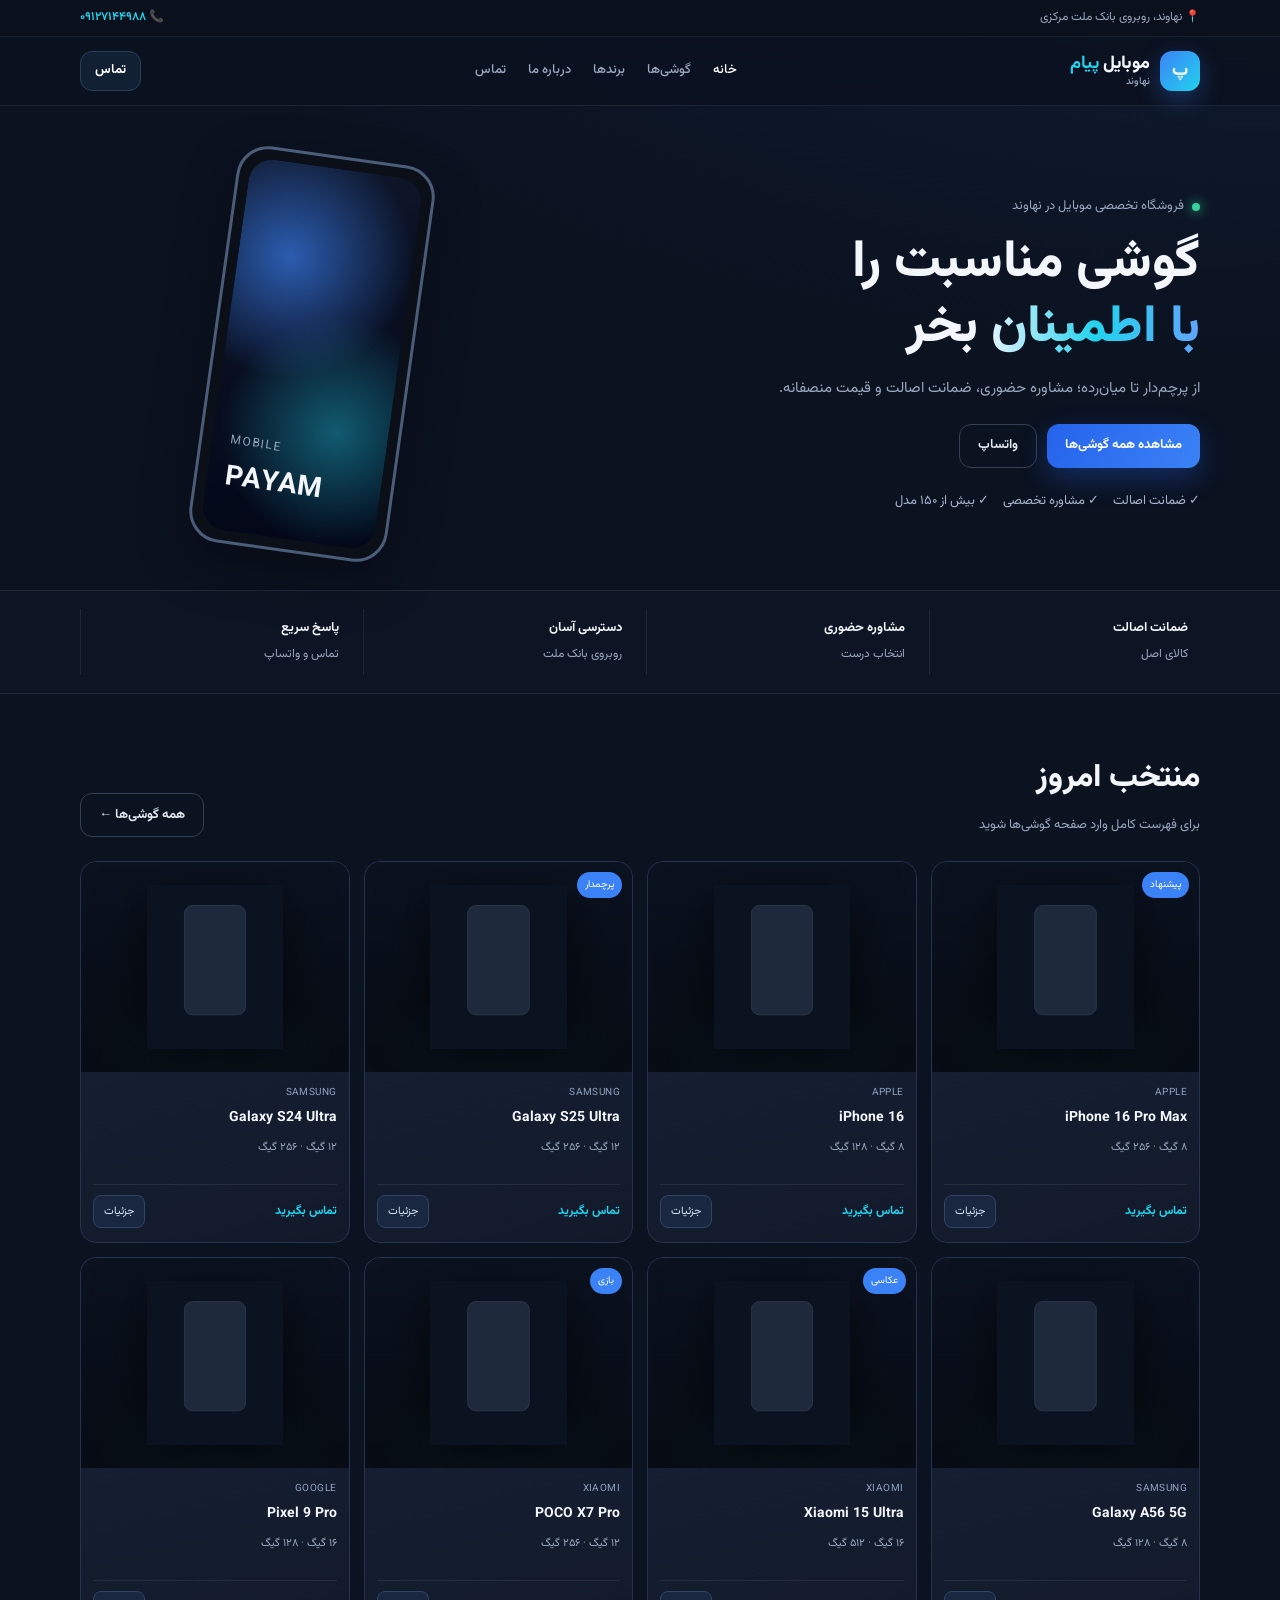
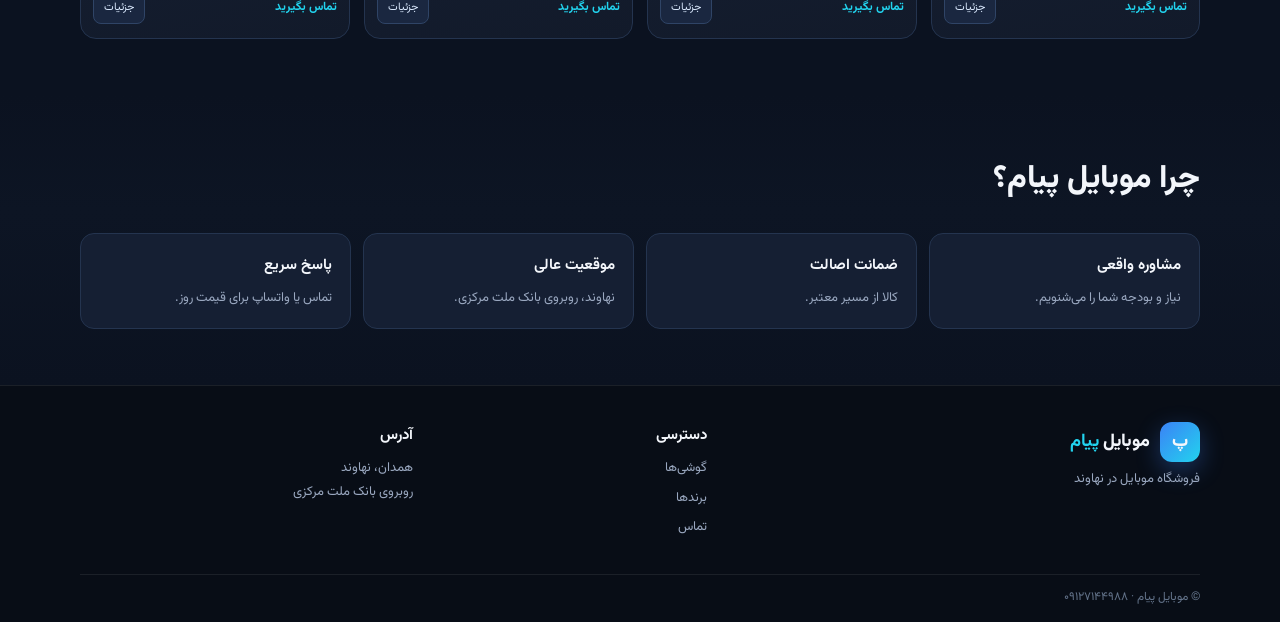
==== commit a5ee0298: "Fix all product photos via CDN proxy + wire img-fix on every page" ====
--- a/index.html
+++ b/index.html
@@ -94,17 +94,21 @@
     <a href="https://wa.me/989127144988" target="_blank" rel="noopener">واتساپ</a>
   </div>
   <script src="js/p1.js"></script>
+  <script src="js/p1b.js"></script>
   <script src="js/p2.js"></script>
   <script src="js/p3.js"></script>
   <script src="js/p4.js"></script>
+  <script src="js/img-fix.js"></script>
   <script>
     document.querySelector("#menuBtn")?.addEventListener("click", () => document.querySelector("#nav")?.classList.toggle("open"));
+    if (window.payamFixProducts) window.payamFixProducts();
     const all = window.PAYAM_PRODUCTS || [];
-    const picks = all.filter(p => p.badge || ["iphone-16-pro-max","s25-ultra","x15-ultra","poco-x7-pro","a56","note14-pro","iphone-16","s24-ultra"].includes(p.id)).slice(0, 8);
+    const picks = all.filter(p => p.badge || ["iphone-16-pro-max","s25-ultra","x15-ultra","a56","iphone-16","s24-ultra","pixel-9-pro","nord4"].includes(p.id)).slice(0, 8);
     const list = picks.length ? picks : all.slice(0, 8);
+    const ph = "data:image/svg+xml," + encodeURIComponent('<svg xmlns="http://www.w3.org/2000/svg" width="200" height="240"><rect fill="#0b1220" width="200" height="240"/><rect x="55" y="30" width="90" height="160" rx="12" fill="#1e293b" stroke="#334155"/></svg>');
     document.querySelector("#featureGrid").innerHTML = list.map(p => `
       <a class="card" href="product.html?id=${p.id}" style="text-decoration:none;color:inherit">
-        <div class="card-img">${p.badge?`<span class="card-badge">${p.badge}</span>`:""}<img src="${p.img}" alt="${p.name}" loading="lazy" onerror="this.style.opacity=.2"></div>
+        <div class="card-img">${p.badge?`<span class="card-badge">${p.badge}</span>`:""}<img src="${p.img}" alt="${p.name}" loading="lazy" onerror="this.onerror=null;this.src='${ph}'"></div>
         <div class="card-body"><div class="card-brand">${(p.brand||"").toUpperCase()}</div><h3>${p.name}</h3>
         <p class="card-spec">${p.ram} · ${p.storage}</p>
         <div class="card-foot"><span class="price">تماس بگیرید</span><span class="card-btn">جزئیات</span></div></div>
--- a/css/style.css
+++ b/css/style.css
@@ -27,36 +27,18 @@
 button, input { font: inherit; color: inherit; }
 img { max-width: 100%; display: block; }
 .container { width: min(1120px, calc(100% - 32px)); margin-inline: auto; }
-.skip {
-  position: absolute; top: -40px; right: 12px; background: #fff; color: #111;
-  padding: 8px 12px; z-index: 100;
-}
-.skip:focus { top: 8px; }
-
-/* Topbar */
-.topbar {
-  background: #0a101c;
-  border-bottom: 1px solid var(--line);
-  font-size: 12px;
-  color: var(--muted);
-}
-.topbar-inner {
-  display: flex; justify-content: space-between; align-items: center;
-  min-height: 36px; gap: 12px;
-}
+
+.topbar { background: #0a101c; border-bottom: 1px solid var(--line); font-size: 12px; color: var(--muted); }
+.topbar-inner { display: flex; justify-content: space-between; align-items: center; min-height: 36px; gap: 12px; }
 .topbar a { color: var(--accent); font-weight: 600; }
 
-/* Header */
 .header {
   position: sticky; top: 0; z-index: 50;
   background: rgba(11,18,32,.92);
   backdrop-filter: blur(16px);
   border-bottom: 1px solid var(--line);
 }
-.header-inner {
-  display: flex; align-items: center; justify-content: space-between;
-  min-height: 68px; gap: 16px;
-}
+.header-inner { display: flex; align-items: center; justify-content: space-between; min-height: 68px; gap: 16px; }
 .logo { display: flex; align-items: center; gap: 10px; }
 .logo-mark {
   width: 40px; height: 40px; border-radius: 12px;
@@ -72,28 +54,13 @@
 .nav a { color: var(--muted); font-size: 13px; font-weight: 500; }
 .nav a:hover, .nav a.active { color: #fff; }
 .header-actions { display: flex; align-items: center; gap: 8px; }
-.icon-btn, .menu-btn {
+.menu-btn {
   width: 40px; height: 40px; border-radius: 12px;
   border: 1px solid var(--line); background: var(--bg2);
-  cursor: pointer; display: grid; place-items: center;
-}
-.menu-btn { display: none; }
-.menu-btn span {
-  display: block; width: 16px; height: 2px; background: #fff; margin: 3px 0;
-}
-.search-panel {
-  border-top: 1px solid var(--line);
-  padding: 12px 0;
-  background: #0d1524;
-}
-.search-panel input {
-  width: 100%; height: 44px; border-radius: 12px;
-  border: 1px solid #24324a; background: var(--card);
-  padding: 0 14px; outline: none;
-}
-.search-panel input:focus { border-color: var(--primary); }
-
-/* Buttons */
+  cursor: pointer; display: none; place-items: center;
+}
+.menu-btn span { display: block; width: 16px; height: 2px; background: #fff; margin: 3px 0; }
+
 .btn {
   display: inline-flex; align-items: center; justify-content: center; gap: 8px;
   min-height: 44px; padding: 0 18px; border-radius: 12px;
@@ -105,32 +72,19 @@
   background: linear-gradient(120deg, #2563eb, #3b82f6);
   color: #fff; box-shadow: 0 10px 28px #2563eb55;
 }
-.btn-outline {
-  background: transparent; border: 1px solid #334155; color: #e2e8f0;
-}
+.btn-outline { background: transparent; border: 1px solid #334155; color: #e2e8f0; }
 .btn-call {
   background: #122033; border: 1px solid #2a3f5c; color: #fff;
   min-height: 40px; padding: 0 14px;
 }
 
-/* Hero */
 .hero { padding: 48px 0 36px; }
-.hero-grid {
-  display: grid; grid-template-columns: 1.15fr .85fr;
-  gap: 28px; align-items: center;
-}
-.badge-line {
-  display: flex; align-items: center; gap: 8px;
-  color: var(--muted); font-size: 13px; margin: 0 0 12px;
-}
-.dot {
-  width: 8px; height: 8px; border-radius: 50%;
-  background: var(--ok); box-shadow: 0 0 12px var(--ok);
-}
+.hero-grid { display: grid; grid-template-columns: 1.15fr .85fr; gap: 28px; align-items: center; }
+.badge-line { display: flex; align-items: center; gap: 8px; color: var(--muted); font-size: 13px; margin: 0 0 12px; }
+.dot { width: 8px; height: 8px; border-radius: 50%; background: var(--ok); box-shadow: 0 0 12px var(--ok); }
 .hero h1 {
   font-size: clamp(32px, 5vw, 52px);
   line-height: 1.25; margin: 0 0 14px; font-weight: 800;
-  letter-spacing: -.5px;
 }
 .hero h1 span {
   background: linear-gradient(90deg, #e0f2fe, #22d3ee, #60a5fa);
@@ -162,23 +116,12 @@
 .phone-screen span { font-size: 12px; letter-spacing: 2px; color: #94a3b8; }
 .phone-screen strong { font-size: 28px; letter-spacing: 1px; }
 
-/* Strip */
-.strip {
-  border-block: 1px solid var(--line);
-  background: #0d1524;
-  padding: 18px 0;
-}
-.strip-grid {
-  display: grid; grid-template-columns: repeat(4, 1fr); gap: 12px;
-}
-.strip-grid div {
-  padding: 8px 12px; border-left: 1px solid var(--line);
-}
-.strip-grid div:last-child { border: 0; }
+.strip { border-block: 1px solid var(--line); background: #0d1524; padding: 18px 0; }
+.strip-grid { display: grid; grid-template-columns: repeat(4, 1fr); gap: 12px; }
+.strip-grid div { padding: 8px 12px; border-left: 1px solid var(--line); }
 .strip-grid strong { display: block; font-size: 13px; }
 .strip-grid span { font-size: 12px; color: var(--muted); }
 
-/* Sections */
 .section { padding: 56px 0; }
 .section.alt { background: linear-gradient(180deg, transparent, #0d1524 40%, transparent); }
 .section-head { margin-bottom: 24px; }
@@ -186,9 +129,7 @@
 .section-head h2 { margin: 0 0 6px; font-size: clamp(24px, 3vw, 32px); font-weight: 800; }
 .section-head p { margin: 0; color: var(--muted); font-size: 13px; }
 
-.brand-row {
-  display: flex; flex-wrap: wrap; gap: 8px;
-}
+.brand-row { display: flex; flex-wrap: wrap; gap: 8px; }
 .brand-chip {
   border: 1px solid #2a3a55; background: var(--card);
   color: var(--muted); border-radius: 999px;
@@ -198,7 +139,6 @@
   border-color: var(--primary); color: #fff; background: #1a2740;
 }
 
-/* Products */
 .product-grid {
   display: grid;
   grid-template-columns: repeat(4, minmax(0, 1fr));
@@ -210,7 +150,6 @@
   border-radius: var(--radius);
   overflow: hidden;
   transition: .25s transform, .25s border-color, .25s box-shadow;
-  cursor: pointer;
 }
 .card:hover {
   transform: translateY(-4px);
@@ -218,17 +157,26 @@
   box-shadow: var(--shadow);
 }
 .card-img {
-  height: 190px;
+  height: 210px;
   display: grid; place-items: center;
-  background: radial-gradient(ellipse at 50% 60%, #1e3a5f, #0c1220 70%);
+  background:
+    radial-gradient(ellipse 80% 55% at 50% 90%, rgba(34,211,238,.07), transparent 55%),
+    linear-gradient(180deg, #0b1220 0%, #080c14 100%);
   position: relative;
+  overflow: hidden;
 }
 .card-img img {
-  width: 78%; height: 78%; object-fit: contain;
-  filter: drop-shadow(0 12px 18px #0008);
-}
+  width: auto;
+  max-width: 64%;
+  height: 78%;
+  object-fit: contain;
+  object-position: center 55%;
+  filter: drop-shadow(0 18px 26px rgba(0,0,0,.7));
+  transition: transform .3s ease;
+}
+.card:hover .card-img img { transform: scale(1.05) translateY(-3px); }
 .card-badge {
-  position: absolute; top: 10px; right: 10px;
+  position: absolute; top: 10px; right: 10px; z-index: 2;
   background: var(--primary); color: #fff;
   font-size: 10px; padding: 4px 8px; border-radius: 999px;
 }
@@ -246,17 +194,8 @@
   color: #dbeafe; border-radius: 8px; padding: 6px 10px;
   font-size: 11px; cursor: pointer;
 }
-.card-btn:hover { border-color: var(--primary); }
-.empty {
-  text-align: center; padding: 40px 16px;
-  border: 1px dashed #2a3a55; border-radius: var(--radius);
-  color: var(--muted);
-}
-
-/* Why */
-.why-grid {
-  display: grid; grid-template-columns: repeat(4, 1fr); gap: 12px;
-}
+
+.why-grid { display: grid; grid-template-columns: repeat(4, 1fr); gap: 12px; }
 .why-grid article {
   background: var(--card); border: 1px solid #24344f;
   border-radius: 14px; padding: 18px;
@@ -264,14 +203,9 @@
 .why-grid h3 { margin: 0 0 8px; font-size: 15px; }
 .why-grid p { margin: 0; color: var(--muted); font-size: 13px; }
 
-/* Contact */
-.contact-grid {
-  display: grid; grid-template-columns: 1.1fr .9fr; gap: 28px; align-items: start;
-}
+.contact-grid { display: grid; grid-template-columns: 1.1fr .9fr; gap: 28px; }
 .lead-sm { color: var(--muted); max-width: 420px; }
-.contact-list {
-  list-style: none; padding: 0; margin: 20px 0;
-}
+.contact-list { list-style: none; padding: 0; margin: 20px 0; }
 .contact-list li {
   display: grid; gap: 2px; margin-bottom: 14px;
   padding-bottom: 12px; border-bottom: 1px solid var(--line);
@@ -283,31 +217,21 @@
 .map-card {
   background: var(--card); border: 1px solid #24344f;
   border-radius: 18px; min-height: 260px;
-  display: grid; place-items: center; text-align: center;
-  padding: 24px;
+  display: grid; place-items: center; text-align: center; padding: 24px;
 }
 .map-placeholder p { margin: 4px 0; color: var(--muted); }
 .map-placeholder a { color: var(--primary2); font-weight: 600; display: inline-block; margin-top: 12px; }
 
-/* Footer */
-.footer {
-  border-top: 1px solid var(--line);
-  background: #080d16;
-  padding-top: 36px;
-}
-.footer-inner {
-  display: grid; grid-template-columns: 1.4fr .8fr 1fr; gap: 28px;
-  padding-bottom: 28px;
-}
+.footer { border-top: 1px solid var(--line); background: #080d16; padding-top: 36px; }
+.footer-inner { display: grid; grid-template-columns: 1.4fr .8fr 1fr; gap: 28px; padding-bottom: 28px; }
 .footer p, .footer a { color: var(--muted); font-size: 13px; display: block; margin: 6px 0; }
 .footer strong { display: block; margin-bottom: 8px; }
 .footer-bottom {
   border-top: 1px solid var(--line);
-  min-height: 48px; display: flex; align-items: center;
+  min-height: 48px; display: flex; align-items: center; gap: 16px;
   color: #64748b; font-size: 12px;
 }
 
-/* Sticky CTA */
 .sticky-cta {
   position: fixed; bottom: 14px; left: 50%; transform: translateX(-50%);
   z-index: 60; display: none; gap: 8px;
@@ -322,46 +246,6 @@
 .sticky-cta a:first-child { background: var(--primary); color: #fff; }
 .sticky-cta a:last-child { background: #128c7e; color: #fff; }
 
-/* Modal */
-.overlay {
-  position: fixed; inset: 0; background: rgba(2,6,14,.72);
-  backdrop-filter: blur(6px); z-index: 70;
-}
-.modal {
-  position: fixed; top: 50%; left: 50%; transform: translate(-50%, -50%);
-  width: min(560px, calc(100% - 24px)); max-height: 88vh; overflow: auto;
-  background: linear-gradient(160deg, #152238, #0d1524);
-  border: 1px solid #2a4060; border-radius: 18px;
-  z-index: 80; padding: 20px; box-shadow: var(--shadow);
-}
-.modal-x {
-  position: absolute; top: 10px; left: 10px;
-  width: 36px; height: 36px; border-radius: 10px;
-  border: 1px solid #334155; background: #152033;
-  color: #fff; font-size: 20px; cursor: pointer;
-}
-.modal-top { display: grid; grid-template-columns: 140px 1fr; gap: 16px; margin-bottom: 16px; }
-.modal-img {
-  height: 180px; border-radius: 14px;
-  background: radial-gradient(circle at 50% 50%, #1e3a5f, #0b1220);
-  display: grid; place-items: center;
-}
-.modal-img img { width: 85%; height: 85%; object-fit: contain; }
-.modal h3 { margin: 4px 0 8px; font-size: 20px; }
-.modal .muted { color: var(--muted); font-size: 13px; }
-.specs {
-  display: grid; grid-template-columns: 1fr 1fr; gap: 8px; margin: 14px 0;
-}
-.spec {
-  background: #101a2c; border: 1px solid #24344f;
-  border-radius: 10px; padding: 10px;
-}
-.spec span { display: block; font-size: 11px; color: var(--muted); }
-.spec b { font-size: 13px; }
-.modal-actions { display: flex; flex-wrap: wrap; gap: 8px; margin-top: 12px; }
-.modal-actions .btn { flex: 1; min-width: 130px; }
-
-/* Responsive */
 @media (max-width: 960px) {
   .hero-grid, .contact-grid { grid-template-columns: 1fr; }
   .product-grid { grid-template-columns: repeat(2, 1fr); }
@@ -379,15 +263,7 @@
   .phone-mock { transform: none; width: 160px; height: 320px; }
 }
 @media (max-width: 560px) {
-  .topbar-inner { font-size: 11px; }
   .product-grid { gap: 10px; }
-  .card-img { height: 150px; }
-  .modal-top { grid-template-columns: 1fr; }
-  .specs { grid-template-columns: 1fr; }
+  .card-img { height: 160px; }
   .footer-inner { grid-template-columns: 1fr; }
-  .strip-grid { grid-template-columns: 1fr 1fr; }
-}
-@media (prefers-reduced-motion: reduce) {
-  html { scroll-behavior: auto; }
-  .card:hover { transform: none; }
-}
+}
